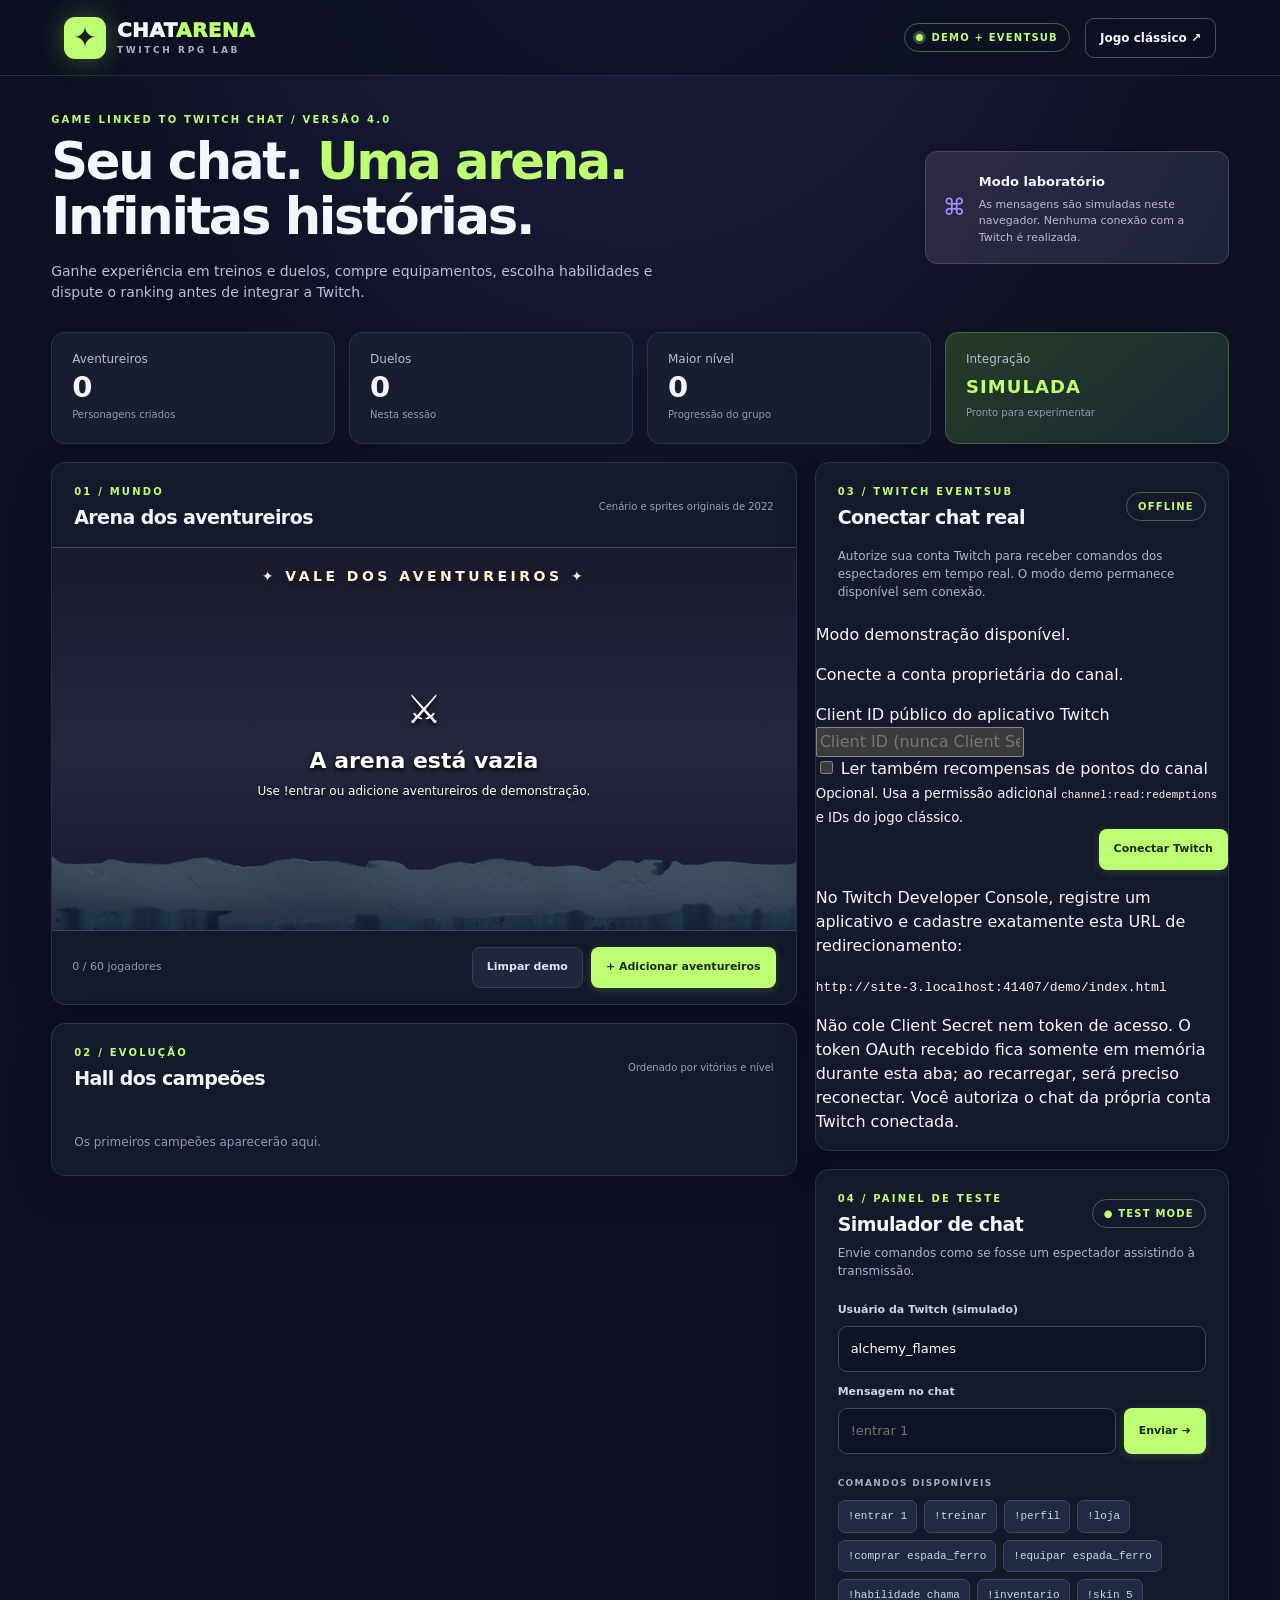
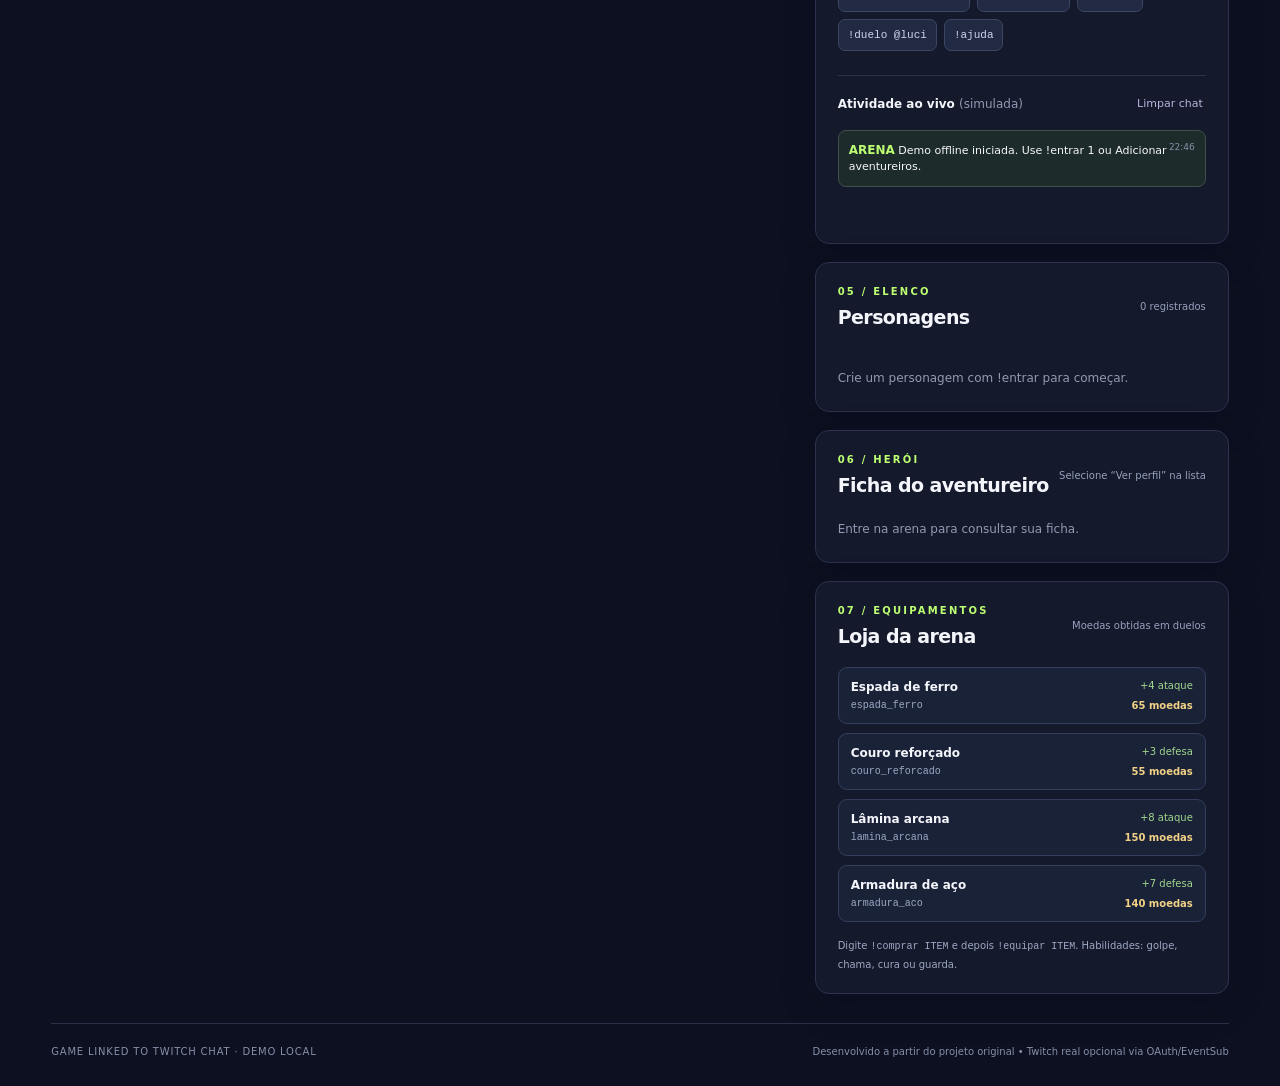
==== demo/index.html @ b8da96a7 "feat(ui): opt-in Twitch connection panel with registered redirect URI" ====
<!doctype html>
<html lang="pt-BR">
<head>
  <meta charset="utf-8">
  <meta name="viewport" content="width=device-width, initial-scale=1">
  <meta name="theme-color" content="#0c1020">
  <meta name="description" content="Demonstração offline do Game Linked to Twitch Chat: crie personagens, treine e faça duelos por comandos de chat.">
  <title>Chat Arena • Game Linked to Twitch Chat</title>
  <link rel="stylesheet" href="./styles.css">
  <script type="module" src="./app.mjs"></script>
</head>
<body>
  <a class="skip-link" href="#main">Pular para o jogo</a>
  <header class="topbar">
    <a class="brand" href="./index.html" aria-label="Chat Arena, início">
      <span class="brand-mark" aria-hidden="true">✦</span>
      <span><strong>CHAT<span class="brand-accent">ARENA</span></strong><small>TWITCH RPG LAB</small></span>
    </a>
    <div class="header-actions">
      <span class="offline-pill"><span class="status-dot"></span> DEMO + EVENTSUB</span>
      <a class="link-button" href="../index.html">Jogo clássico ↗</a>
    </div>
  </header>

  <main id="main" class="shell">
    <section class="intro" aria-labelledby="page-title">
      <div>
        <p class="eyebrow">GAME LINKED TO TWITCH CHAT / VERSÃO 4.0</p>
        <h1 id="page-title">Seu chat. <span>Uma arena.</span><br>Infinitas histórias.</h1>
        <p class="subtitle">Ganhe experiência em treinos e duelos, compre equipamentos, escolha habilidades e dispute o ranking antes de integrar a Twitch.</p>
      </div>
      <div class="intro-note">
        <span class="note-icon" aria-hidden="true">⌘</span>
        <div><strong>Modo laboratório</strong><p>As mensagens são simuladas neste navegador. Nenhuma conexão com a Twitch é realizada.</p></div>
      </div>
    </section>

    <section class="stats" aria-label="Resumo do jogo">
      <div class="stat-card"><span>Aventureiros</span><strong id="stat-players">0</strong><small>Personagens criados</small></div>
      <div class="stat-card"><span>Duelos</span><strong id="stat-duels">0</strong><small>Nesta sessão</small></div>
      <div class="stat-card"><span>Maior nível</span><strong id="stat-level">0</strong><small>Progressão do grupo</small></div>
      <div class="stat-card stat-highlight"><span>Integração</span><strong>SIMULADA</strong><small>Pronto para experimentar</small></div>
    </section>

    <div class="dashboard">
      <section class="main-column" aria-label="Jogo">
        <div class="panel arena-panel">
          <div class="panel-heading">
            <div><p class="eyebrow">01 / MUNDO</p><h2>Arena dos aventureiros</h2></div>
            <span class="tiny-label">Cenário e sprites originais de 2022</span>
          </div>
          <div class="arena" id="arena" aria-label="Cenário dos personagens">
            <div class="scene-vignette"></div>
            <div class="arena-title">✦ VALE DOS AVENTUREIROS ✦</div>
            <div id="actors" class="actors"></div>
            <div id="emptyArena" class="arena-empty"><span aria-hidden="true">⚔</span><strong>A arena está vazia</strong><small>Use !entrar ou adicione aventureiros de demonstração.</small></div>
            <div id="duelView" class="duel-view" hidden aria-live="polite">
              <div class="duel-heading"><span>⚔</span> DUELO EM ANDAMENTO <span>⚔</span></div>
              <div class="fighters">
                <div class="fighter" id="fighterLeft">
                  <strong id="fighterLeftName"></strong>
                  <div class="fighter-health"><div id="fighterLeftBar"></div></div>
                  <div class="fighter-sprite" id="fighterLeftSprite"></div>
                  <small id="fighterLeftHp"></small>
                </div>
                <div class="versus">VS</div>
                <div class="fighter" id="fighterRight">
                  <strong id="fighterRightName"></strong>
                  <div class="fighter-health"><div id="fighterRightBar"></div></div>
                  <div class="fighter-sprite mirror" id="fighterRightSprite"></div>
                  <small id="fighterRightHp"></small>
                </div>
              </div>
              <p id="battleLog" class="battle-log"></p>
            </div>
          </div>
          <div class="arena-footer">
            <span id="sceneCount" class="footnote">0 / 60 jogadores</span>
            <div class="button-group">
              <button type="button" class="button button-soft" id="importLegacy" hidden>Importar personagens antigos</button>
              <button type="button" class="button button-secondary" id="resetDemo">Limpar demo</button>
              <button type="button" class="button button-primary" id="seedDemo">+ Adicionar aventureiros</button>
            </div>
          </div>
        </div>
        <div class="panel leaderboard-panel">
          <div class="panel-heading">
            <div><p class="eyebrow">02 / EVOLUÇÃO</p><h2>Hall dos campeões</h2></div>
            <span class="tiny-label">Ordenado por vitórias e nível</span>
          </div>
          <ol id="leaderboard" class="leaderboard"></ol>
          <p id="leaderboardEmpty" class="empty-copy">Os primeiros campeões aparecerão aqui.</p>
        </div>
      </section>

      <aside class="side-column">
        <section class="panel twitch-panel" aria-labelledby="twitch-heading">
          <div class="panel-heading">
            <div><p class="eyebrow">03 / TWITCH EVENTSUB</p><h2 id="twitch-heading">Conectar chat real</h2></div>
            <span class="test-badge" id="twitchStatus" data-status="offline">OFFLINE</span>
          </div>
          <div class="twitch-content">
            <p class="panel-description">Autorize sua conta Twitch para receber comandos dos espectadores em tempo real. O modo demo permanece disponível sem conexão.</p>
            <p class="twitch-message" id="twitchStatusMessage" role="status">Modo demonstração disponível.</p>
            <p class="twitch-channel" id="twitchChannel">Conecte a conta proprietária do canal.</p>
            <label for="twitchClientId">Client ID público do aplicativo Twitch</label>
            <input type="text" id="twitchClientId" maxlength="64" minlength="20" autocomplete="off" spellcheck="false" placeholder="Client ID (nunca Client Secret)">
            <div class="twitch-options">
              <label class="twitch-checkbox" for="twitchRewards"><input type="checkbox" id="twitchRewards"> Ler também recompensas de pontos do canal</label>
              <small>Opcional. Usa a permissão adicional <code>channel:read:redemptions</code> e IDs do jogo clássico.</small>
            </div>
            <div class="button-group twitch-buttons">
              <button type="button" class="button button-primary" id="twitchConnect">Conectar Twitch</button>
              <button type="button" class="button button-secondary" id="twitchDisconnect" hidden>Desconectar</button>
            </div>
            <p class="twitch-setup">No <a href="https://dev.twitch.tv/console/apps" target="_blank" rel="noopener noreferrer">Twitch Developer Console</a>, registre um aplicativo e cadastre exatamente esta URL de redirecionamento:</p>
            <code class="twitch-redirect" id="twitchRedirect"></code>
            <p class="twitch-caution">Não cole Client Secret nem token de acesso. O token OAuth recebido fica somente em memória durante esta aba; ao recarregar, será preciso reconectar. Você autoriza o chat da própria conta Twitch conectada.</p>
          </div>
        </section>
        <section class="panel simulator-panel" aria-labelledby="sim-title">
          <div class="panel-heading">
            <div><p class="eyebrow">04 / PAINEL DE TESTE</p><h2 id="sim-title">Simulador de chat</h2></div>
            <span class="test-badge">● TEST MODE</span>
          </div>
          <p class="panel-description">Envie comandos como se fosse um espectador assistindo à transmissão.</p>
          <p id="liveModeNotice" class="live-mode-notice" hidden>Conectado ao chat real. Desconecte a Twitch para voltar a usar os comandos simulados.</p>
          <form id="chatForm" novalidate>
            <label for="username">Usuário da Twitch (simulado)</label>
            <input id="username" name="username" maxlength="25" pattern="[a-zA-Z0-9_]+" placeholder="ex.: alchemy_flames" autocomplete="off" required value="alchemy_flames">
            <label for="command">Mensagem no chat</label>
            <div class="command-input">
              <input id="command" name="command" maxlength="100" placeholder="!entrar 1" autocomplete="off" required>
              <button type="submit" class="button button-primary" id="sendChat">Enviar <span aria-hidden="true">➜</span></button>
            </div>
          </form>
          <p class="commands-caption">COMANDOS DISPONÍVEIS</p>
          <div class="commands" aria-label="Preencher comando">
            <button type="button" data-command="!entrar 1">!entrar 1</button>
            <button type="button" data-command="!treinar">!treinar</button>
            <button type="button" data-command="!perfil">!perfil</button>
            <button type="button" data-command="!loja">!loja</button>
            <button type="button" data-command="!comprar espada_ferro">!comprar espada_ferro</button>
            <button type="button" data-command="!equipar espada_ferro">!equipar espada_ferro</button>
            <button type="button" data-command="!habilidade chama">!habilidade chama</button>
            <button type="button" data-command="!inventario">!inventario</button>
            <button type="button" data-command="!skin 5">!skin 5</button>
            <button type="button" data-command="!duelo @luci">!duelo @luci</button>
            <button type="button" data-command="!ajuda">!ajuda</button>
          </div>
          <div class="chat-divider"></div>
          <div class="chat-header"><strong>Atividade ao vivo <span>(simulada)</span></strong><button type="button" class="text-action" id="clearChat">Limpar chat</button></div>
          <div class="chat-feed" id="chatFeed" role="log" aria-live="polite" aria-relevant="additions" aria-label="Histórico de mensagens">
            <p class="chat-placeholder">Os eventos aparecerão aqui.</p>
          </div>
          <p id="status" class="sr-only" role="status" aria-live="polite"></p>
        </section>
        <section class="panel roster-panel">
          <div class="panel-heading">
            <div><p class="eyebrow">05 / ELENCO</p><h2>Personagens</h2></div>
            <span id="rosterCount" class="tiny-label">0 registrados</span>
          </div>
          <div id="roster" class="roster"></div>
          <p id="rosterEmpty" class="empty-copy">Crie um personagem com !entrar para começar.</p>
        </section>
        <section class="panel profile-panel" aria-labelledby="profile-heading">
          <div class="panel-heading">
            <div><p class="eyebrow">06 / HERÓI</p><h2 id="profile-heading">Ficha do aventureiro</h2></div>
            <span class="tiny-label">Selecione “Ver perfil” na lista</span>
          </div>
          <p id="profileEmpty" class="empty-copy">Entre na arena para consultar sua ficha.</p>
          <div id="profileContent" class="profile-content" hidden>
            <div class="profile-name"><strong id="detailName"></strong><span id="detailLevel"></span></div>
            <p id="detailStats" class="profile-stats"></p>
            <div class="profile-xp-row"><span>Experiência</span><strong id="detailXp"></strong></div>
            <div class="profile-xp-track" role="presentation"><div id="detailXpBar"></div></div>
            <p id="detailGold" class="profile-gold"></p>
            <p id="detailSkill" class="profile-detail"></p>
            <p id="detailGear" class="profile-detail"></p>
            <div class="inventory-label">Inventário</div>
            <div id="detailInventory" class="inventory-items"></div>
            <p class="profile-hint">Vitória: +45 XP / +28 moedas • Derrota: +20 XP / +12 moedas • Treino: +40 XP</p>
          </div>
        </section>
        <section class="panel shop-panel" aria-labelledby="shop-heading">
          <div class="panel-heading">
            <div><p class="eyebrow">07 / EQUIPAMENTOS</p><h2 id="shop-heading">Loja da arena</h2></div>
            <span class="tiny-label">Moedas obtidas em duelos</span>
          </div>
          <div class="shop-list">
            <div><strong>Espada de ferro</strong><small>+4 ataque</small><code>espada_ferro</code><b>65 moedas</b></div>
            <div><strong>Couro reforçado</strong><small>+3 defesa</small><code>couro_reforcado</code><b>55 moedas</b></div>
            <div><strong>Lâmina arcana</strong><small>+8 ataque</small><code>lamina_arcana</code><b>150 moedas</b></div>
            <div><strong>Armadura de aço</strong><small>+7 defesa</small><code>armadura_aco</code><b>140 moedas</b></div>
          </div>
          <p class="shop-hint">Digite <code>!comprar ITEM</code> e depois <code>!equipar ITEM</code>. Habilidades: golpe, chama, cura ou guarda.</p>
        </section>
      </aside>
    </div>
    <footer class="footer">GAME LINKED TO TWITCH CHAT · DEMO LOCAL <span>Desenvolvido a partir do projeto original • Twitch real opcional via OAuth/EventSub</span></footer>
  </main>
</body>
</html>
---- demo/styles.css ----
* { box-sizing: border-box; }
:root { color-scheme: dark; --bg:#0c1020; --surface:#14192b; --surface2:#1a2034; --border:#2b324c; --muted:#929ab3; --text:#f5f6fc; --lime:#bdff72; --violet:#aa8eff; --danger:#ff7f91; }
html { scroll-behavior: smooth; }
body { margin:0; background:radial-gradient(ellipse 70% 45% at 50% -10%,#25234a 0%,transparent 70%),var(--bg); color:var(--text); font-family:Inter,ui-sans-serif,system-ui,-apple-system,BlinkMacSystemFont,"Segoe UI",sans-serif; line-height:1.5; }
button,input { font:inherit; }
button { cursor:pointer; }
a { color:inherit; text-decoration:none; }
a:hover { color:var(--lime); }
:focus-visible { outline:3px solid var(--lime); outline-offset:3px; }
[hidden] { display:none!important; }
.sr-only { position:absolute;width:1px;height:1px;padding:0;margin:-1px;overflow:hidden;clip:rect(0,0,0,0);white-space:nowrap;border:0; }
.skip-link { position:absolute;top:-4rem;left:1rem;background:var(--lime);color:#141719;padding:.6rem 1rem;z-index:100; }
.skip-link:focus { top:1rem; }
.topbar { min-height:76px;border-bottom:1px solid #272d43;display:flex;justify-content:space-between;align-items:center;padding:12px clamp(20px,5vw,70px);gap:16px;background:#0c1020b8; }
.brand { display:flex;align-items:center;gap:11px; }
.brand-mark { width:42px;height:42px;border-radius:11px;display:grid;place-items:center;background:var(--lime);color:#162117;font-size:28px;box-shadow:0 0 26px #b8fa6150; }
.brand strong { font-weight:950;font-size:20px;letter-spacing:.02em;display:block;line-height:1.2; }
.brand-accent { color:var(--lime); }
.brand small { display:block;color:#aab1c5;font-size:9px;letter-spacing:.29em;margin-top:2px;font-weight:700; }
.header-actions { display:flex;gap:15px;align-items:center;flex-wrap:wrap; }
.offline-pill,.test-badge { border:1px solid #446446;display:inline-flex;gap:8px;align-items:center;border-radius:999px;padding:6px 11px;color:var(--lime);font-size:10px;font-weight:800;letter-spacing:.12em; }
.status-dot {width:7px;height:7px;background:var(--lime);border-radius:50%;box-shadow:0 0 0 3px #bcff7240; }
.link-button { padding:10px 14px;border:1px solid #48516a;border-radius:9px;font-size:12px;font-weight:800; }
.shell { max-width:1490px;margin:0 auto;padding:36px clamp(18px,4vw,60px) 28px; }
.intro { display:flex;align-items:center;justify-content:space-between;gap:24px;margin-bottom:29px; }
.eyebrow { font-size:10px;font-weight:900;letter-spacing:.22em;color:var(--lime);margin:0 0 7px; }
h1 { font-size:clamp(32px,4vw,56px);line-height:1.08;letter-spacing:-.045em;margin:0;font-weight:900; }
h1 span { color:var(--lime); }
.subtitle { max-width:610px;font-size:14px;color:#b9c0d2;margin:16px 0 0; }
.intro-note { display:flex;gap:13px;align-items:center;max-width:304px;background:linear-gradient(120deg,#2e2946,#1d2437);border:1px solid #4a4366;border-radius:12px;padding:17px;flex-shrink:0; }
.intro-note strong {font-size:13px;}
.intro-note p {font-size:11px;color:#bcb9d1;margin:4px 0 0;}
.note-icon {font-size:23px;color:var(--violet);}
.stats { display:grid;grid-template-columns:repeat(4,minmax(0,1fr));gap:14px;margin-bottom:18px; }
.stat-card { background:#181d30;border:1px solid var(--border);border-radius:13px;padding:17px 20px;min-height:112px;display:flex;flex-direction:column;align-items:start; }
.stat-card>span {color:#b6bdd0;font-size:12px;}
.stat-card strong {font-size:29px;letter-spacing:-.04em;line-height:1.35;}
.stat-card small {color:var(--muted);font-size:10px;}
.stat-highlight {background:linear-gradient(140deg,#263b27,#182934);border-color:#3e6541;}
.stat-highlight strong {font-size:18px;letter-spacing:.06em;color:var(--lime);margin:7px 0 6px;}
.dashboard {display:grid;grid-template-columns:minmax(0,1.8fr) minmax(340px,1fr);gap:18px;align-items:start;}
.main-column,.side-column {min-width:0;display:grid;gap:18px;}
.panel {min-width:0;background:var(--surface);border:1px solid var(--border);border-radius:14px;overflow:hidden;box-shadow:0 12px 40px #06091822;}
.panel-heading {display:flex;justify-content:space-between;align-items:center;gap:10px;padding:21px 22px 18px;}
.panel-heading h2 {margin:0;font-size:19px;letter-spacing:-.03em;line-height:1.25;}
.tiny-label {font-size:10px;color:#97a1bd;text-align:right;}
.arena {height:clamp(300px,30vw,440px);min-height:290px;position:relative;overflow:hidden;background:#26273d url("../img/cena1.png") center / 100% 100% no-repeat;border-block:1px solid #414461;isolation:isolate;}
.scene-vignette {position:absolute;inset:0;background:linear-gradient(0deg,#090e29a0,transparent 47%,#08091a6d);pointer-events:none;z-index:1;}
.arena-title {position:absolute;top:18px;left:0;right:0;text-align:center;color:#fef6d3;text-shadow:1px 3px 5px #121521;font-weight:900;letter-spacing:.25em;font-size:clamp(10px,1.1vw,14px);z-index:2;}
.actors {position:absolute;inset:0;z-index:2;}
.hero {position:absolute;width:108px;text-align:center;display:flex;flex-direction:column;align-items:center;transform:translateX(-50%);filter:drop-shadow(0 7px 4px #10111b7a);}
.hero-name {font-size:11px;color:white;font-weight:800;text-shadow:1px 2px 3px #000,0 -1px 3px #000;max-width:110px;white-space:nowrap;overflow:hidden;text-overflow:ellipsis;}
.hero-level {border-radius:40px;background:#18233fcc;border:1px solid #9ab4a288;font-size:9px;color:var(--lime);padding:1px 8px;font-weight:800;}
.sprite,.fighter-sprite {background-repeat:no-repeat;background-size:300% 300%;background-position:0% 0%;image-rendering:pixelated;width:90px;height:90px;animation:bob 2.1s ease-in-out infinite;}
.hero:nth-child(3n) .sprite {animation-delay:-.9s;}
@keyframes bob {50% {transform:translateY(-4px);}}
.arena-empty {position:absolute;inset:0;display:flex;flex-direction:column;align-items:center;justify-content:center;gap:5px;z-index:3;color:white;text-align:center;text-shadow:0 2px 5px #000;padding:24px;}
.arena-empty>span {font-size:40px;}
.arena-empty strong {font-size:22px;}
.arena-empty small {font-size:12px;}
.arena-footer {display:flex;align-items:center;justify-content:space-between;gap:12px;padding:16px 20px;flex-wrap:wrap;}
.footnote {font-size:11px;color:var(--muted);}
.button-group {display:flex;justify-content:flex-end;gap:8px;flex-wrap:wrap;}
.button {border:1px solid transparent;border-radius:8px;font-size:11px;font-weight:850;padding:11px 14px;transition:transform .15s,background .15s;}
.button:hover:not(:disabled) {transform:translateY(-1px);}
.button:disabled {opacity:.55;cursor:not-allowed;}
.button-primary {background:var(--lime);color:#1b2910;box-shadow:0 2px 10px #a9ee5e30;}
.button-primary:hover {background:#d5ff9c;}
.button-secondary {background:#20263b;color:#e0e5f4;border-color:#343c57;}
.button-soft {background:#2d2a45;color:#d4c5ff;border-color:#514876;}
.leaderboard {list-style:none;padding:0 22px 20px;margin:0;display:grid;gap:7px;}
.leaderboard li {display:flex;align-items:center;gap:12px;background:#1c2337;border:1px solid #2c3750;border-radius:9px;padding:10px 13px;}
.position {font-size:18px;color:var(--lime);font-weight:900;width:25px;}
.avatar-mini {width:45px;height:45px;flex:0 0 45px;image-rendering:pixelated;background-size:300% 300%;background-position:0 0;}
.rank-name {font-size:13px;font-weight:800;flex:1;min-width:0;overflow:hidden;text-overflow:ellipsis;}
.rank-info {font-size:11px;color:#a9b2cc;text-align:right;}
.rank-info strong {color:var(--text);}
.empty-copy {font-size:12px;color:var(--muted);padding:4px 22px 24px;margin:0;}
.simulator-panel {padding-bottom:15px;}
.simulator-panel .panel-heading {padding-bottom:7px;}
.panel-description {font-size:12px;color:#aab4cc;padding:0 22px;margin:0 0 22px;}
form {padding:0 22px;}
form label {display:block;font-size:11px;font-weight:800;color:#ccd3e8;margin:12px 0 8px;}
form input {width:100%;min-width:0;background:#0e1426;border:1px solid #3d4863;border-radius:9px;color:#fff;padding:12px;font-size:13px;outline:none;}
form input:focus {border-color:var(--lime);box-shadow:0 0 0 2px #bdff7229;}
.command-input {display:flex;gap:8px;}
.command-input .button {flex-shrink:0;}
.commands-caption {padding:0 22px;margin:23px 0 10px;font-size:9px;letter-spacing:.15em;color:#a4acc0;font-weight:900;}
.commands {padding:0 22px;display:flex;gap:7px;flex-wrap:wrap;}
.commands button {border:1px solid #3b4762;background:#222a43;color:#cdd6ed;border-radius:7px;font-family:ui-monospace,SFMono-Regular,Consolas,monospace;font-size:11px;padding:7px 9px;}
.commands button:hover {border-color:var(--lime);color:var(--lime);}
.chat-divider {height:1px;background:var(--border);margin:24px 22px 17px;}
.chat-header {display:flex;align-items:center;justify-content:space-between;gap:6px;padding:0 22px;}
.chat-header strong {font-size:12px;}
.chat-header strong span {font-weight:400;color:var(--muted);}
.text-action {padding:3px;background:transparent;border:0;color:#b6b4df;font-size:11px;}
.chat-feed {padding:14px 22px 4px;max-height:290px;min-height:112px;overflow:auto;display:flex;flex-direction:column;gap:9px;}
.chat-placeholder {color:var(--muted);font-size:12px;}
.chat-line {padding:10px;background:#1c2237;border:1px solid #2e3651;border-radius:8px;font-size:11px;overflow-wrap:anywhere;}
.chat-line b {color:var(--violet);font-size:12px;}
.chat-line .timestamp {color:#8790ab;font-size:9px;float:right;}
.chat-line.system {border-color:#3e5047;background:#1d2b2b;}
.chat-line.system b {color:var(--lime);}
.chat-line.error {border-color:#634051;}
.chat-line.error b {color:var(--danger);}
.roster {padding:0 22px 18px;display:grid;gap:9px;max-height:290px;overflow:auto;}
.roster-item {display:flex;align-items:center;gap:11px;border-bottom:1px solid #2b344a;padding:3px 0 10px;}
.roster-item:last-child {border-bottom:0;}
.roster-item .avatar-mini {width:40px;height:40px;flex-basis:40px;}
.roster-item strong {font-size:12px;display:block;overflow-wrap:anywhere;}
.roster-item small {font-size:10px;color:var(--muted);}
.footer {color:#8590a9;display:flex;justify-content:space-between;gap:15px;font-size:10px;letter-spacing:.08em;margin-top:29px;border-top:1px solid #293149;padding-top:20px;}
.footer span {letter-spacing:0;text-align:right;}
.duel-view {position:absolute;inset:0;z-index:6;background:linear-gradient(165deg,#0d1321f5,#292342ed);padding:20px;display:flex;flex-direction:column;justify-content:space-between;align-items:center;text-align:center;}
.duel-heading {color:var(--lime);font-size:12px;font-weight:900;letter-spacing:.12em;}
.fighters {display:flex;align-items:center;justify-content:center;gap:clamp(10px,5vw,60px);width:100%;}
.fighter {width:32%;max-width:220px;display:flex;flex-direction:column;align-items:center;gap:7px;}
.fighter strong {font-size:clamp(12px,1.6vw,19px);overflow-wrap:anywhere;}
.fighter-health {border-radius:999px;width:100%;height:12px;background:#4b3144;overflow:hidden;border:1px solid #758189;}
.fighter-health>div {height:100%;width:100%;background:linear-gradient(90deg,#7ed557,var(--lime));transition:width .2s;}
.fighter-sprite {width:clamp(90px,12vw,140px);height:clamp(90px,12vw,140px);}
.fighter-sprite.mirror {transform:scaleX(-1);animation:mirrorBob 2s ease-in-out infinite;}
@keyframes mirrorBob {50% {transform:scaleX(-1) translateY(-4px);}}
.fighter-sprite.hit {filter:brightness(3) sepia(1) saturate(6) hue-rotate(300deg);}
.versus {font-size:clamp(18px,4vw,34px);color:var(--violet);font-weight:950;font-style:italic;}
.fighter small,.battle-log {font-size:11px;color:#e4e1f6;}
.battle-log {min-height:18px;}
@media(max-width:1080px) {.dashboard {grid-template-columns:minmax(0,1.3fr) minmax(300px,1fr);} .intro-note {display:none;} }
@media(max-width:850px) {.dashboard {grid-template-columns:1fr;} .stats {grid-template-columns:repeat(2,minmax(0,1fr));} .arena {height:clamp(310px,56vw,460px);} }
@media(max-width:550px) {.topbar {padding:12px 15px;} .brand strong {font-size:16px;} .brand small {font-size:8px;} .brand-mark {width:34px;height:34px;} .offline-pill {font-size:9px;} .link-button {display:none;} .shell {padding:25px 12px;} .intro h1 {font-size:34px;} .subtitle {font-size:12px;} .stats {gap:8px;} .stat-card {min-height:98px;padding:12px;} .stat-card strong {font-size:25px;} .stat-highlight strong {font-size:15px;} .panel-heading {padding:17px 15px 14px;align-items:start;flex-direction:column;} .panel-heading h2 {font-size:17px;} .arena {min-height:300px;} .arena-footer {padding:14px;align-items:stretch;} .button-group {justify-content:start;} .button {font-size:10px;} .hero {width:70px;} .hero-name {font-size:9px;max-width:70px;} .sprite {width:65px;height:65px;} .panel-description,form,.commands,.chat-header,.chat-feed {padding-left:15px;padding-right:15px;} .commands-caption {padding-left:15px;} .chat-divider {margin-left:15px;margin-right:15px;} .footer {flex-direction:column;} .footer span {text-align:left;} .fighter-sprite {width:95px;height:95px;} }
@media(prefers-reduced-motion:reduce) {*,*::before,*::after {animation-duration:.01ms!important;transition-duration:.01ms!important;scroll-behavior:auto!important;}}


/* Etapa 3: fichas, experiencia, equipamentos e animacoes de habilidade. */
.roster-view { margin-left:auto;background:#292f48;border:1px solid #52607a;color:#d2def7;border-radius:7px;padding:7px 10px;font-size:10px;font-weight:800;white-space:nowrap; }
.roster-view:hover,.roster-view[aria-pressed="true"] {border-color:var(--lime);color:var(--lime);}
.roster-item {gap:8px;}
.roster-item>div:nth-child(2) {min-width:0;flex:1;}
.profile-content {padding:0 22px 22px;}
.profile-name {display:flex;align-items:center;justify-content:space-between;gap:9px;flex-wrap:wrap;}
.profile-name strong {font-size:18px;color:var(--lime);overflow-wrap:anywhere;}
.profile-name span {font-size:11px;color:#b9c2d7;}
.profile-stats {color:#dee4f3;font-size:12px;margin:13px 0;}
.profile-xp-row {display:flex;justify-content:space-between;font-size:11px;color:#bac4dd;gap:8px;}
.profile-xp-row strong {color:white;}
.profile-xp-track {height:9px;background:#323951;border-radius:999px;overflow:hidden;margin:7px 0 15px;}
.profile-xp-track>div {width:0;height:100%;background:linear-gradient(90deg,#8c80ff,var(--lime));transition:width .2s;}
.profile-gold {font-size:15px;font-weight:850;color:#f3d47a;margin:0 0 10px;}
.profile-detail {color:#c0c9e0;font-size:12px;overflow-wrap:anywhere;margin:8px 0;}
.inventory-label {font-size:10px;font-weight:900;letter-spacing:.13em;text-transform:uppercase;margin:20px 0 8px;color:#bfc9dd;}
.inventory-items {display:flex;flex-wrap:wrap;gap:7px;}
.inventory-chip {border-radius:6px;padding:6px 8px;background:#202841;border:1px solid #3b4963;font-size:10px;color:#e6edfa;}
.inventory-chip.equipped {border-color:#91b96f;color:var(--lime);}
.profile-hint,.shop-hint {font-size:10px;line-height:1.8;color:#9ea9c4;margin:15px 0 0;}
.shop-list {padding:0 22px;display:grid;gap:9px;}
.shop-list>div {display:grid;grid-template-columns:1fr auto;gap:2px 10px;border:1px solid #343e5c;border-radius:9px;background:#1a2238;padding:10px 12px;}
.shop-list strong {font-size:12px;}
.shop-list small {text-align:right;color:#a0d68d;font-size:10px;}
.shop-list code {font-size:10px;color:#9ea9c4;}
.shop-list b {color:#f0d185;text-align:right;font-size:10px;}
.shop-hint {padding:0 22px 19px;}
.fighter-sprite.attacking {filter:drop-shadow(0 0 10px #ffef9c);animation:attackSwoop .23s ease-out;}
.fighter-sprite.attacking.mirror {animation:mirrorAttackSwoop .23s ease-out;}
.fighter-sprite.casting {filter:drop-shadow(0 0 18px #bd94ff) brightness(1.35);}
.fighter-sprite.hit {filter:brightness(2) sepia(1) saturate(6) hue-rotate(310deg);}
@keyframes attackSwoop {50% {transform:translateX(12px) scale(1.06);}}
@keyframes mirrorAttackSwoop {50% {transform:scaleX(-1) translateX(12px) scale(1.06);}}
@media(max-width:550px) {.profile-content,.shop-list {padding-left:15px;padding-right:15px;} .shop-hint {padding-left:15px;padding-right:15px;} .roster-view {font-size:9px;padding:6px 8px;} }
@media(prefers-reduced-motion:reduce) {.fighter-sprite.attacking,.fighter-sprite.attacking.mirror {animation:none;}}
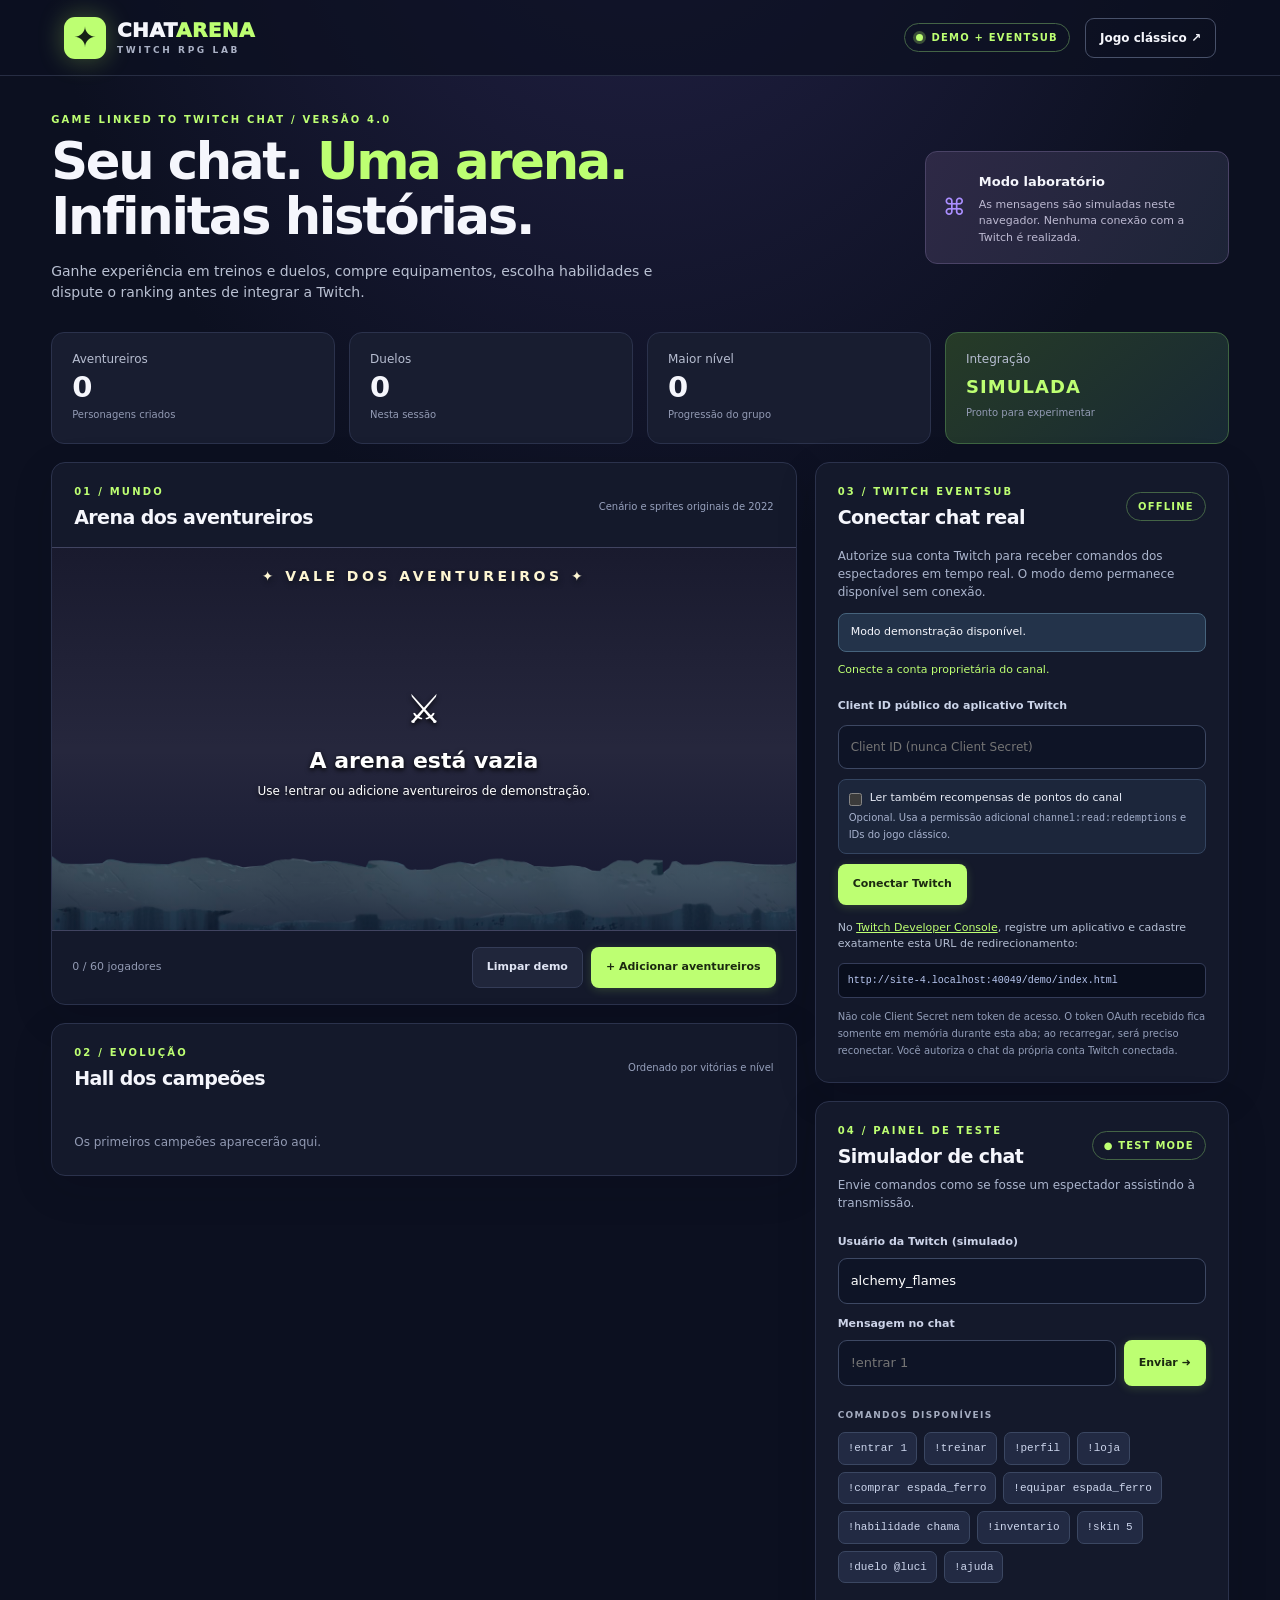
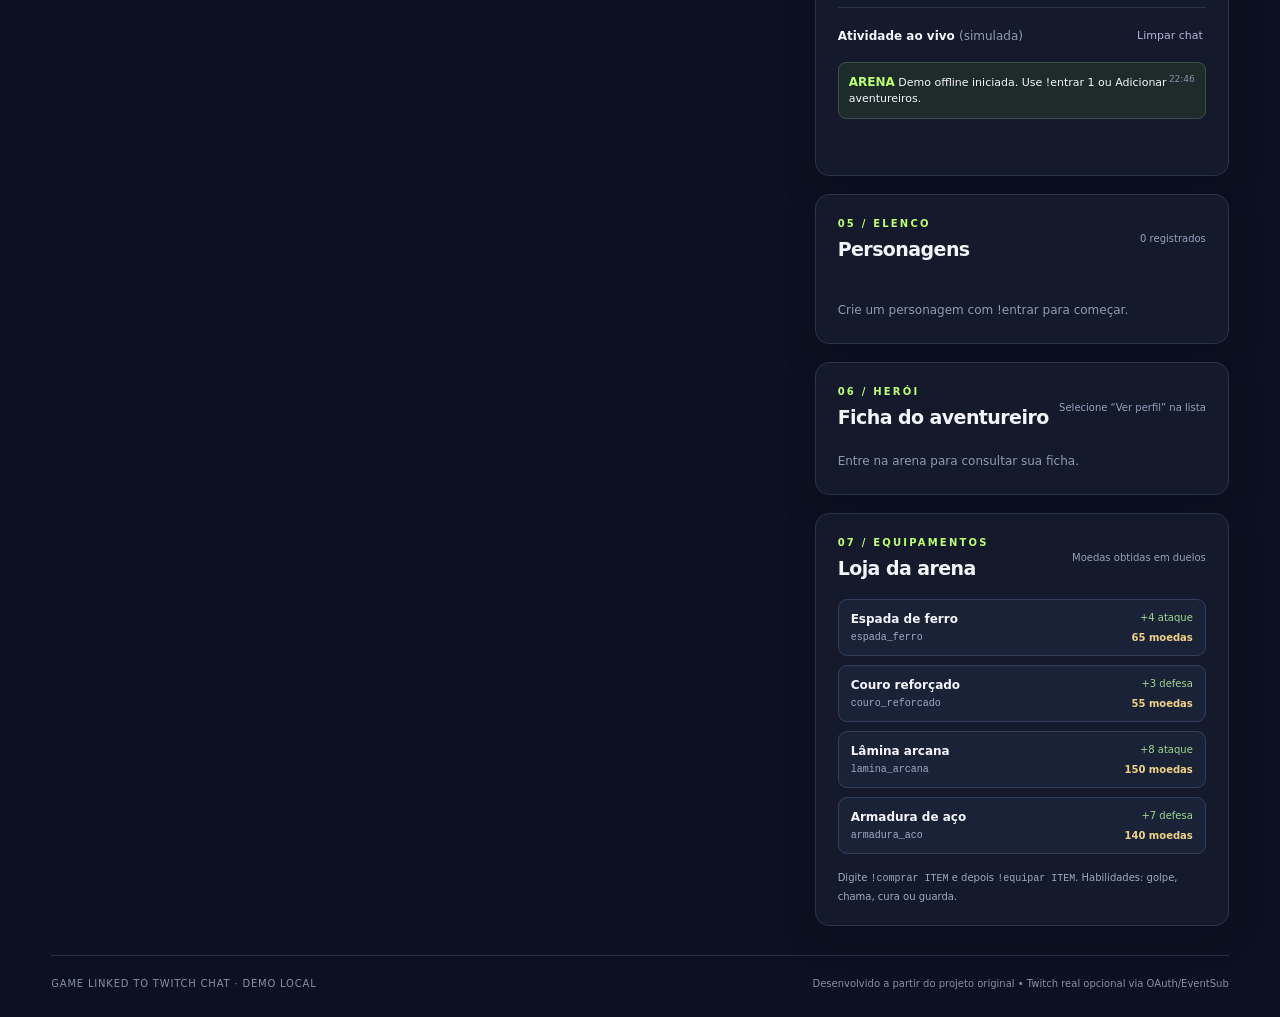
==== commit ca443275: "security(twitch): add CSP and no-referrer to public OAuth page" ====
--- a/demo/index.html
+++ b/demo/index.html
@@ -4,6 +4,8 @@
   <meta charset="utf-8">
   <meta name="viewport" content="width=device-width, initial-scale=1">
   <meta name="theme-color" content="#0c1020">
+  <meta name="referrer" content="no-referrer">
+  <meta http-equiv="Content-Security-Policy" content="default-src 'self'; script-src 'self'; connect-src 'self' https://id.twitch.tv https://api.twitch.tv wss://eventsub.wss.twitch.tv; style-src 'self' 'unsafe-inline'; img-src 'self' data:; font-src 'self'; object-src 'none'; base-uri 'self'; form-action 'self'">
   <meta name="description" content="Demonstração offline do Game Linked to Twitch Chat: crie personagens, treine e faça duelos por comandos de chat.">
   <title>Chat Arena • Game Linked to Twitch Chat</title>
   <link rel="stylesheet" href="./styles.css">
--- a/demo/styles.css
+++ b/demo/styles.css
@@ -167,3 +167,28 @@
 @keyframes mirrorAttackSwoop {50% {transform:scaleX(-1) translateX(12px) scale(1.06);}}
 @media(max-width:550px) {.profile-content,.shop-list {padding-left:15px;padding-right:15px;} .shop-hint {padding-left:15px;padding-right:15px;} .roster-view {font-size:9px;padding:6px 8px;} }
 @media(prefers-reduced-motion:reduce) {.fighter-sprite.attacking,.fighter-sprite.attacking.mirror {animation:none;}}
+
+
+/* Etapa 4 — conexão Twitch opcional e autenticada */
+.twitch-content {padding:0 22px 23px;display:grid;gap:10px;}
+.twitch-content .panel-description {padding:0;margin:0;}
+.twitch-content>label {font-size:11px;font-weight:800;color:#cbd4e9;margin-top:10px;}
+.twitch-content>input {display:block;width:100%;min-width:0;border:1px solid #3d4863;background:#0e1426;color:#fff;padding:12px;border-radius:9px;font-size:12px;}
+.twitch-content>input:focus {border-color:var(--lime);outline-offset:3px;}
+.twitch-content .twitch-message {padding:10px 12px;margin:2px 0 0;border-radius:8px;background:#23334a;border:1px solid #46637c;font-size:11px;overflow-wrap:anywhere;}
+.twitch-channel {font-size:11px;color:var(--lime);margin:0;}
+.twitch-options {display:grid;gap:4px;background:#1c263b;border:1px solid #344561;padding:10px;border-radius:8px;}
+.twitch-checkbox {display:flex;align-items:start;gap:8px;font-size:11px;color:#e6eaf5;cursor:pointer;}
+.twitch-checkbox input {margin:3px 0 0;accent-color:var(--lime);flex-shrink:0;}
+.twitch-options small {color:#a7b2ce;font-size:10px;line-height:1.6;}
+.twitch-buttons {justify-content:flex-start;gap:8px;}
+.twitch-setup {color:#b3bdd2;font-size:11px;margin:5px 0 0;}
+.twitch-setup a {color:var(--lime);text-decoration:underline;}
+.twitch-redirect {display:block;overflow-wrap:anywhere;background:#090e1d;border:1px solid #343c59;border-radius:6px;padding:9px;color:#b9c8f2;font-size:10px;user-select:all;}
+.twitch-caution {font-size:10px;color:#929db8;line-height:1.7;margin:0;}
+#twitchStatus[data-status="connected"] {border-color:var(--lime);color:var(--lime);background:#1b3326;}
+#twitchStatus[data-status="reconnecting"],#twitchStatus[data-status="connecting"] {border-color:#d8bc76;color:#f7d88e;}
+#twitchStatus[data-status="error"] {border-color:#ff8196;color:#ff8196;}
+.live-mode-notice {margin:0 22px 14px;border:1px solid #497553;border-radius:7px;padding:10px;font-size:11px;background:#21362c;color:#c3edba;}
+.commands button:disabled {opacity:.45;cursor:not-allowed;}
+@media(max-width:550px) {.twitch-content{padding:0 15px 18px;} .live-mode-notice{margin:0 15px 12px;} .twitch-content>input{font-size:16px;}}
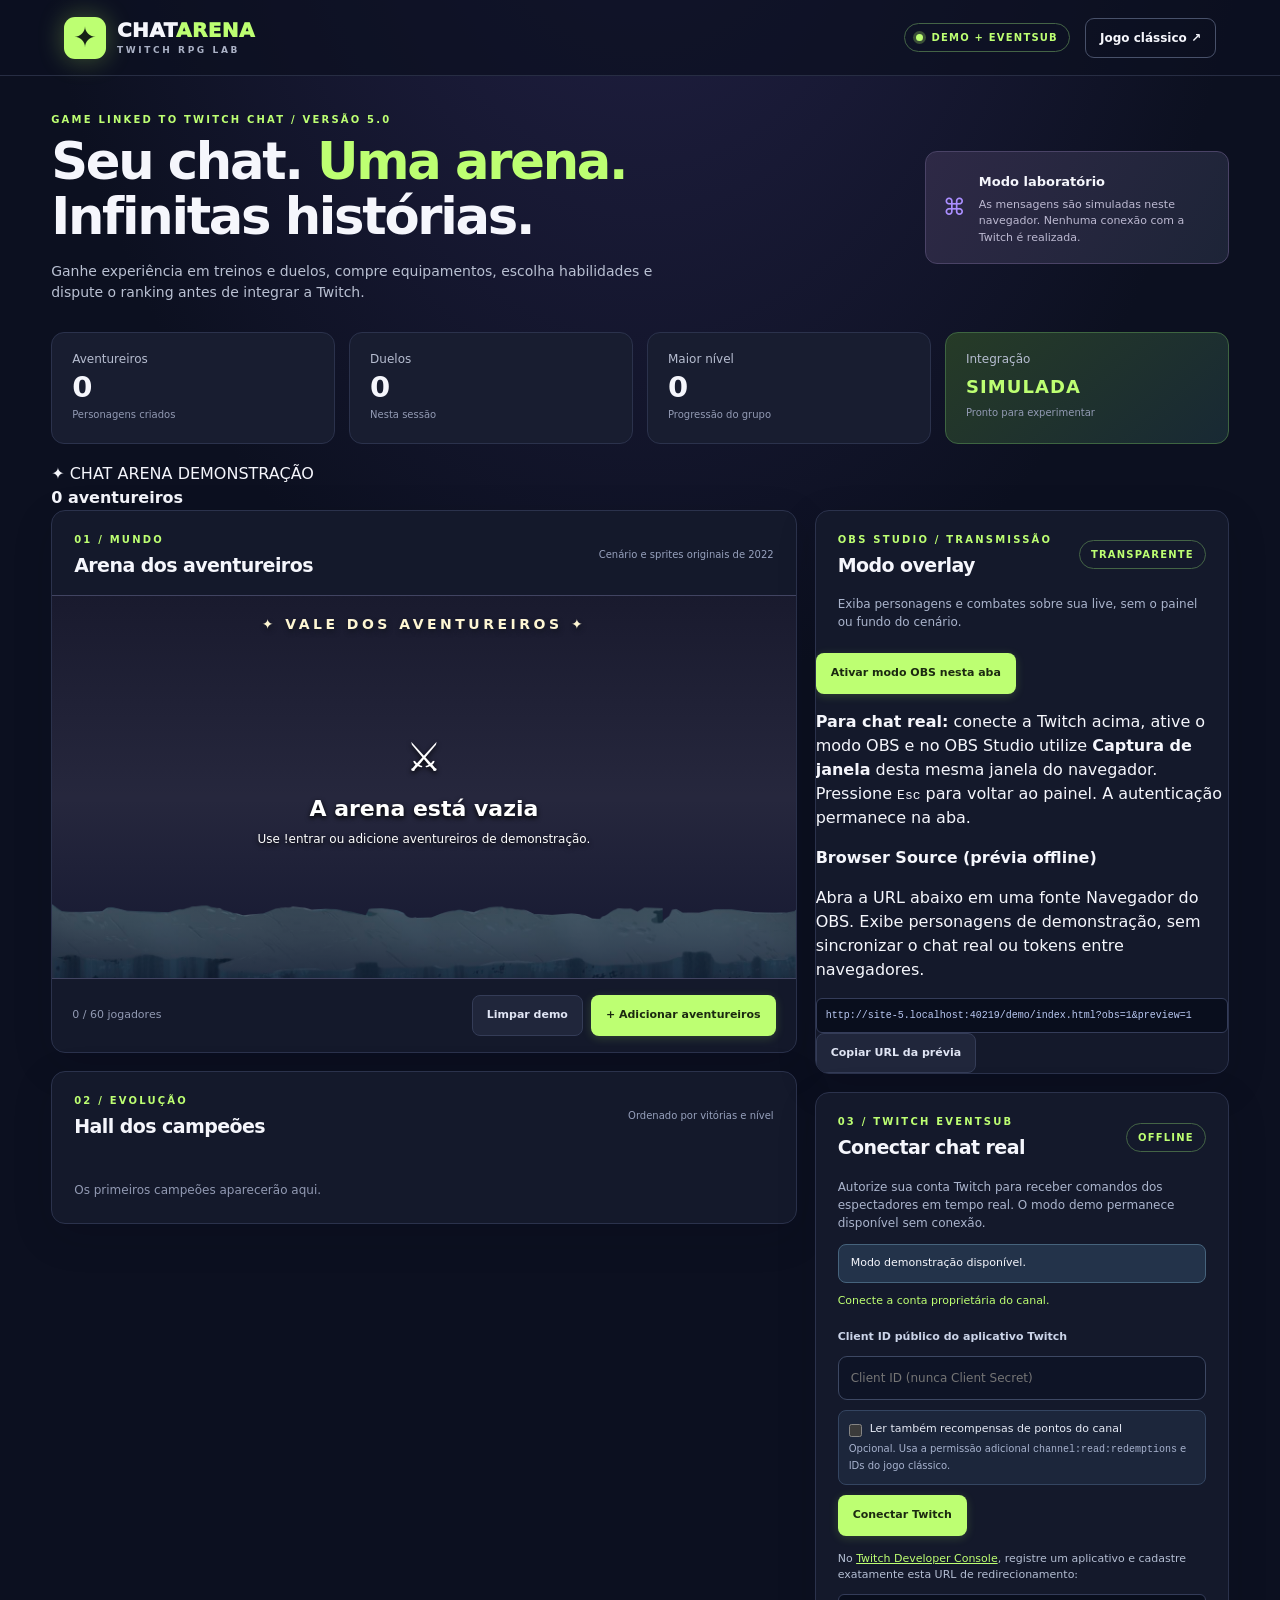
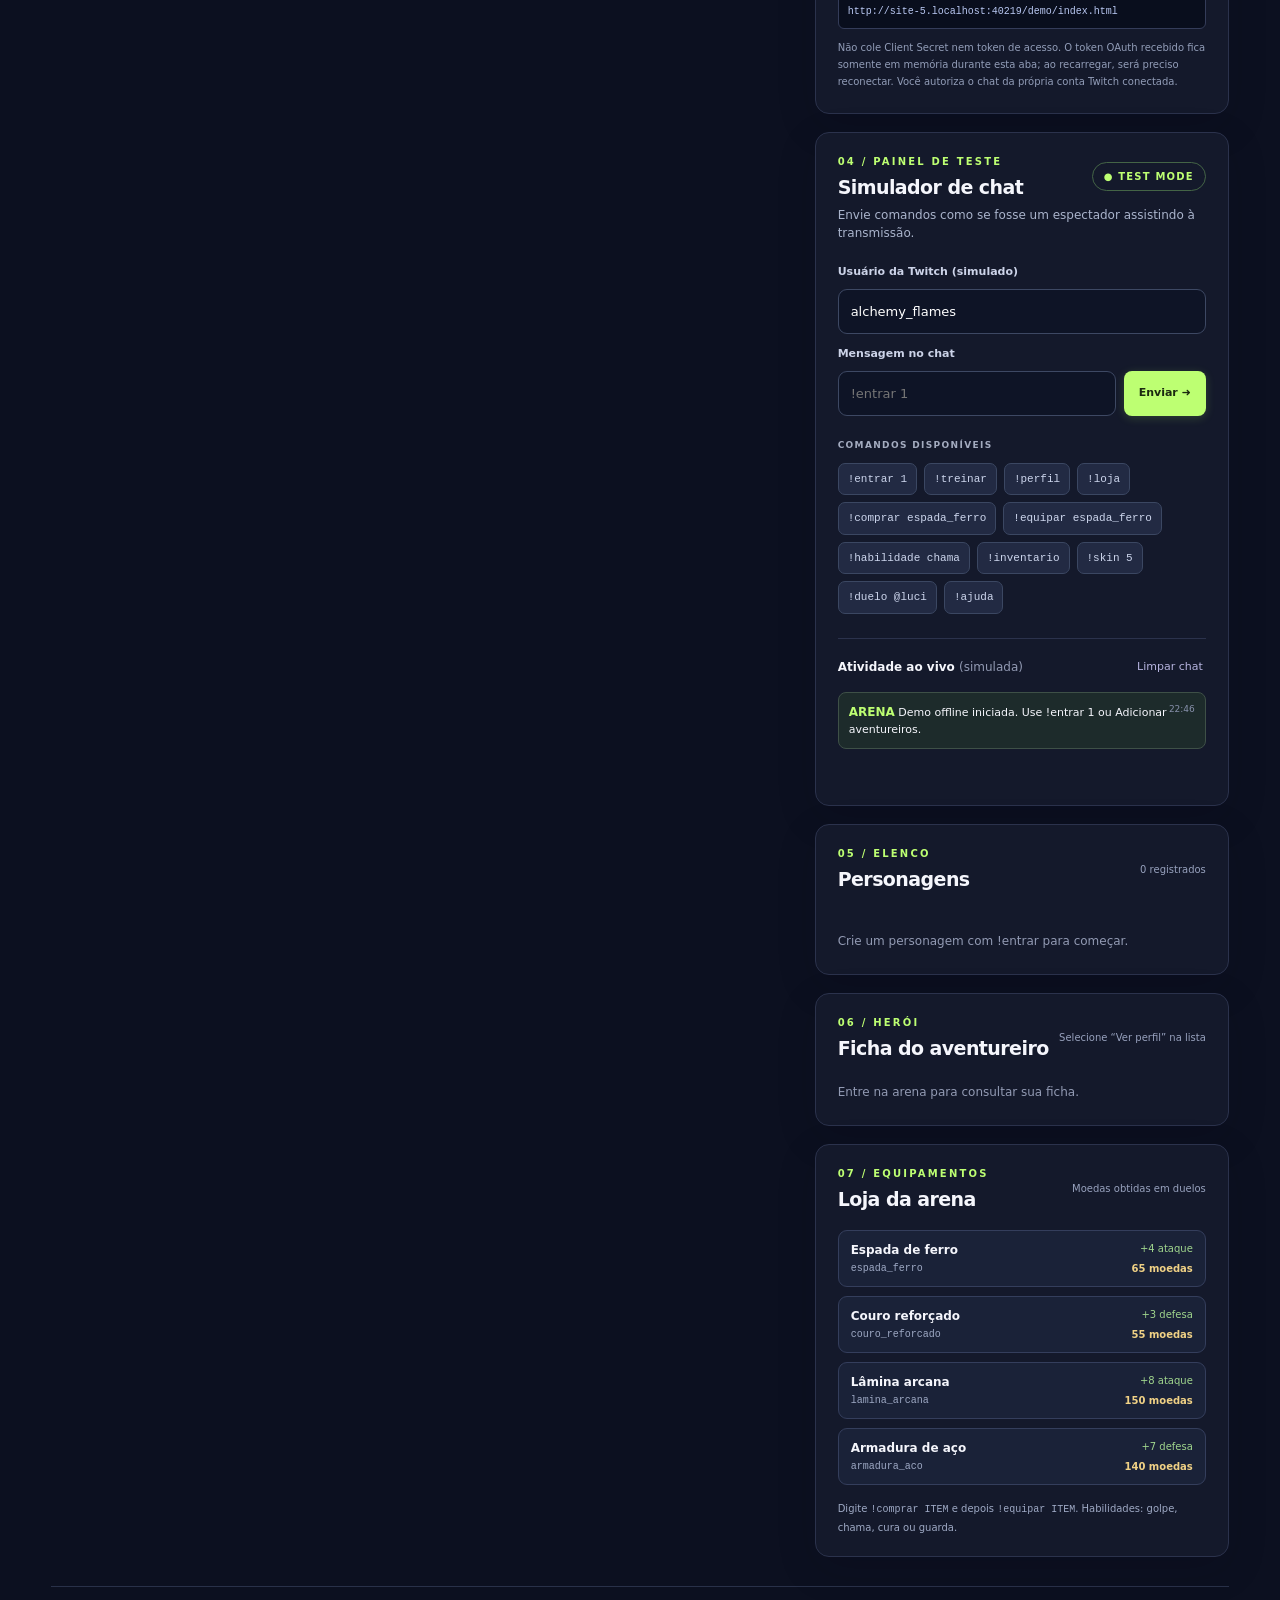
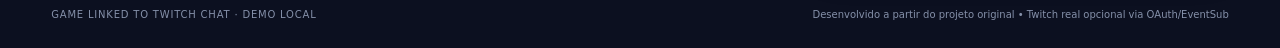
==== commit f5f05d7e: "feat(obs): overlay controls, transparent status bar and safe OBS usage guidance" ====
--- a/demo/index.html
+++ b/demo/index.html
@@ -27,7 +27,7 @@
   <main id="main" class="shell">
     <section class="intro" aria-labelledby="page-title">
       <div>
-        <p class="eyebrow">GAME LINKED TO TWITCH CHAT / VERSÃO 4.0</p>
+        <p class="eyebrow">GAME LINKED TO TWITCH CHAT / VERSÃO 5.0</p>
         <h1 id="page-title">Seu chat. <span>Uma arena.</span><br>Infinitas histórias.</h1>
         <p class="subtitle">Ganhe experiência em treinos e duelos, compre equipamentos, escolha habilidades e dispute o ranking antes de integrar a Twitch.</p>
       </div>
@@ -43,6 +43,13 @@
       <div class="stat-card"><span>Maior nível</span><strong id="stat-level">0</strong><small>Progressão do grupo</small></div>
       <div class="stat-card stat-highlight"><span>Integração</span><strong>SIMULADA</strong><small>Pronto para experimentar</small></div>
     </section>
+
+
+    <div id="obsBar" class="obs-bar" aria-label="Informações do overlay OBS" aria-live="polite">
+      <div class="obs-brand">✦ CHAT ARENA <span id="obsConnection">DEMONSTRAÇÃO</span></div>
+      <strong id="obsPlayerCount">0 aventureiros</strong>
+    </div>
+    <button type="button" id="obsExit" class="obs-exit" hidden aria-label="Sair do modo OBS">Sair do modo OBS · Esc</button>
 
     <div class="dashboard">
       <section class="main-column" aria-label="Jogo">
@@ -96,6 +103,23 @@
       </section>
 
       <aside class="side-column">
+        <section class="panel obs-settings-panel" aria-labelledby="obs-heading">
+          <div class="panel-heading">
+            <div><p class="eyebrow">OBS STUDIO / TRANSMISSÃO</p><h2 id="obs-heading">Modo overlay</h2></div>
+            <span class="test-badge">TRANSPARENTE</span>
+          </div>
+          <div class="obs-settings">
+            <p class="panel-description">Exiba personagens e combates sobre sua live, sem o painel ou fundo do cenário.</p>
+            <button type="button" class="button button-primary" id="obsEnter" aria-pressed="false">Ativar modo OBS nesta aba</button>
+            <p class="obs-help"><strong>Para chat real:</strong> conecte a Twitch acima, ative o modo OBS e no OBS Studio utilize <strong>Captura de janela</strong> desta mesma janela do navegador. Pressione <kbd>Esc</kbd> para voltar ao painel. A autenticação permanece na aba.</p>
+            <div class="obs-preview-box">
+              <strong>Browser Source (prévia offline)</strong>
+              <p>Abra a URL abaixo em uma fonte Navegador do OBS. Exibe personagens de demonstração, sem sincronizar o chat real ou tokens entre navegadores.</p>
+              <code id="obsPreviewUrl" class="twitch-redirect"></code>
+              <button type="button" id="obsCopy" class="button button-secondary">Copiar URL da prévia</button>
+            </div>
+          </div>
+        </section>
         <section class="panel twitch-panel" aria-labelledby="twitch-heading">
           <div class="panel-heading">
             <div><p class="eyebrow">03 / TWITCH EVENTSUB</p><h2 id="twitch-heading">Conectar chat real</h2></div>
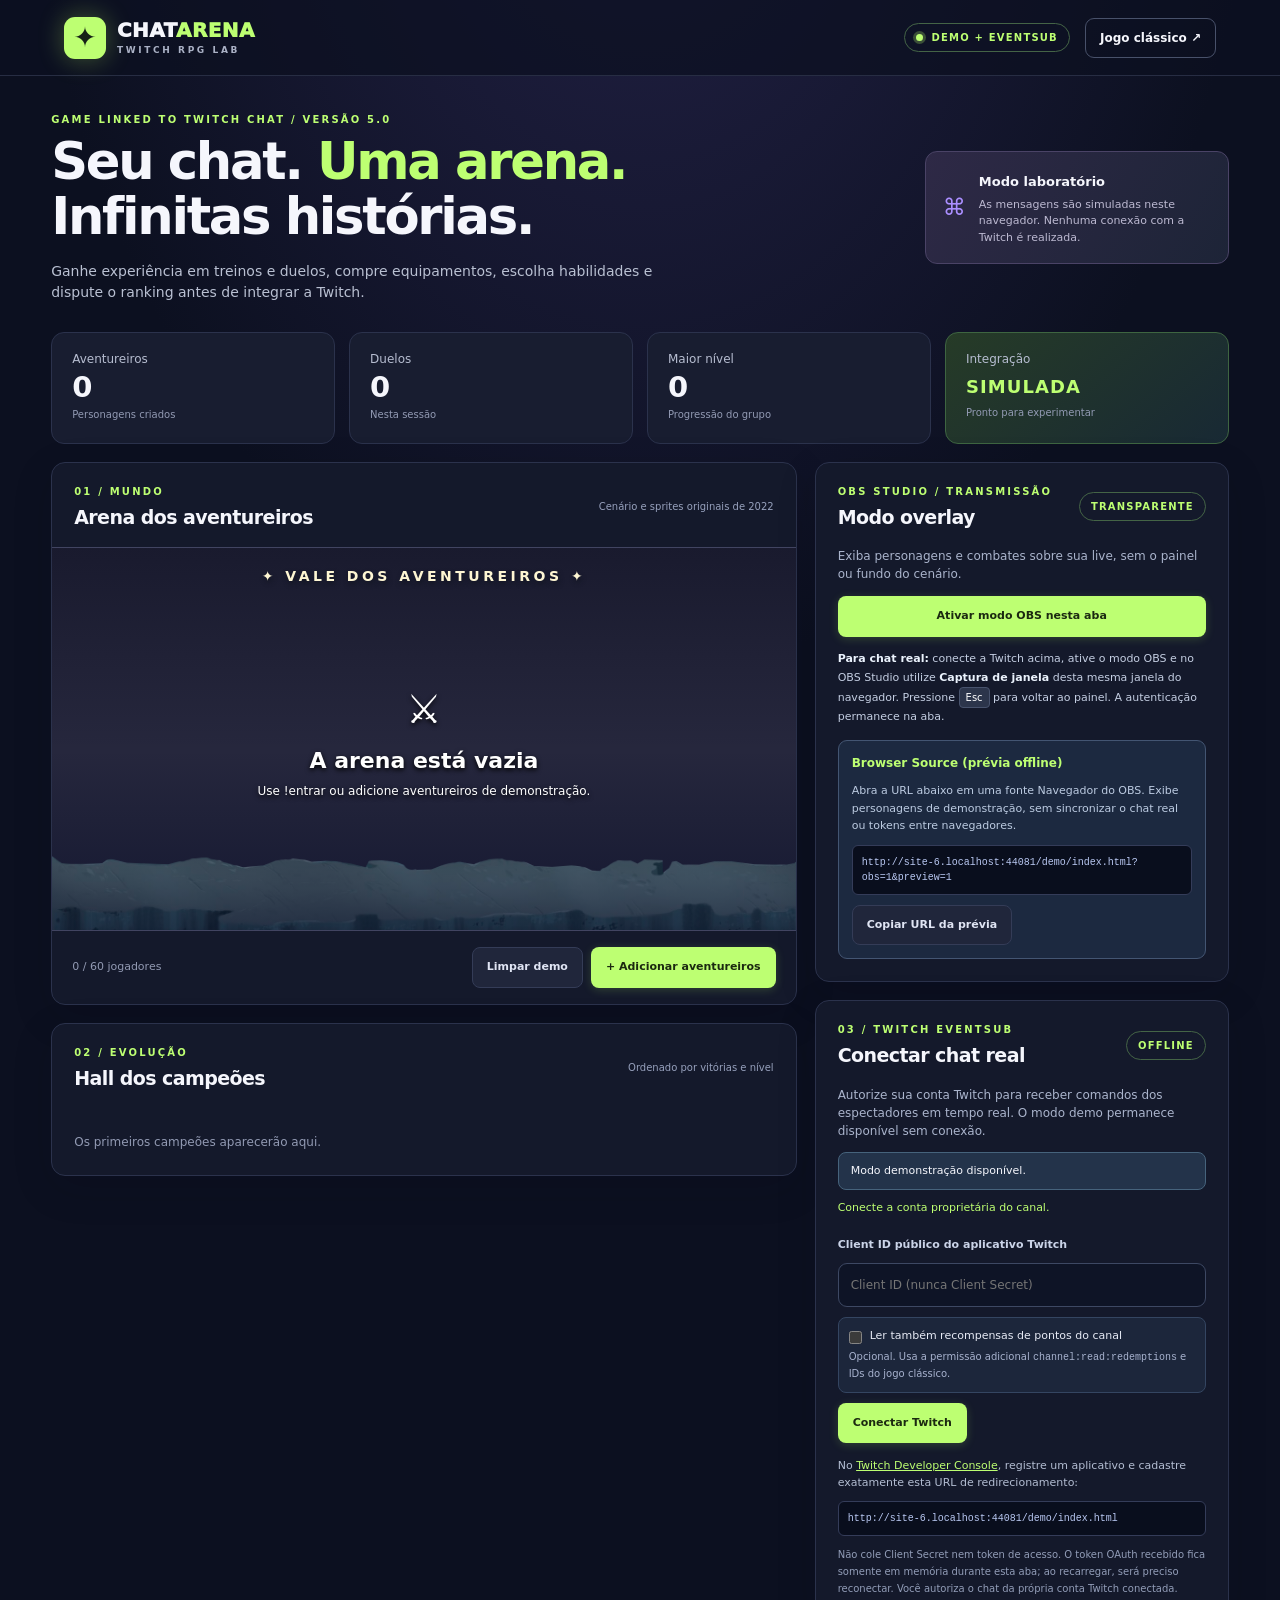
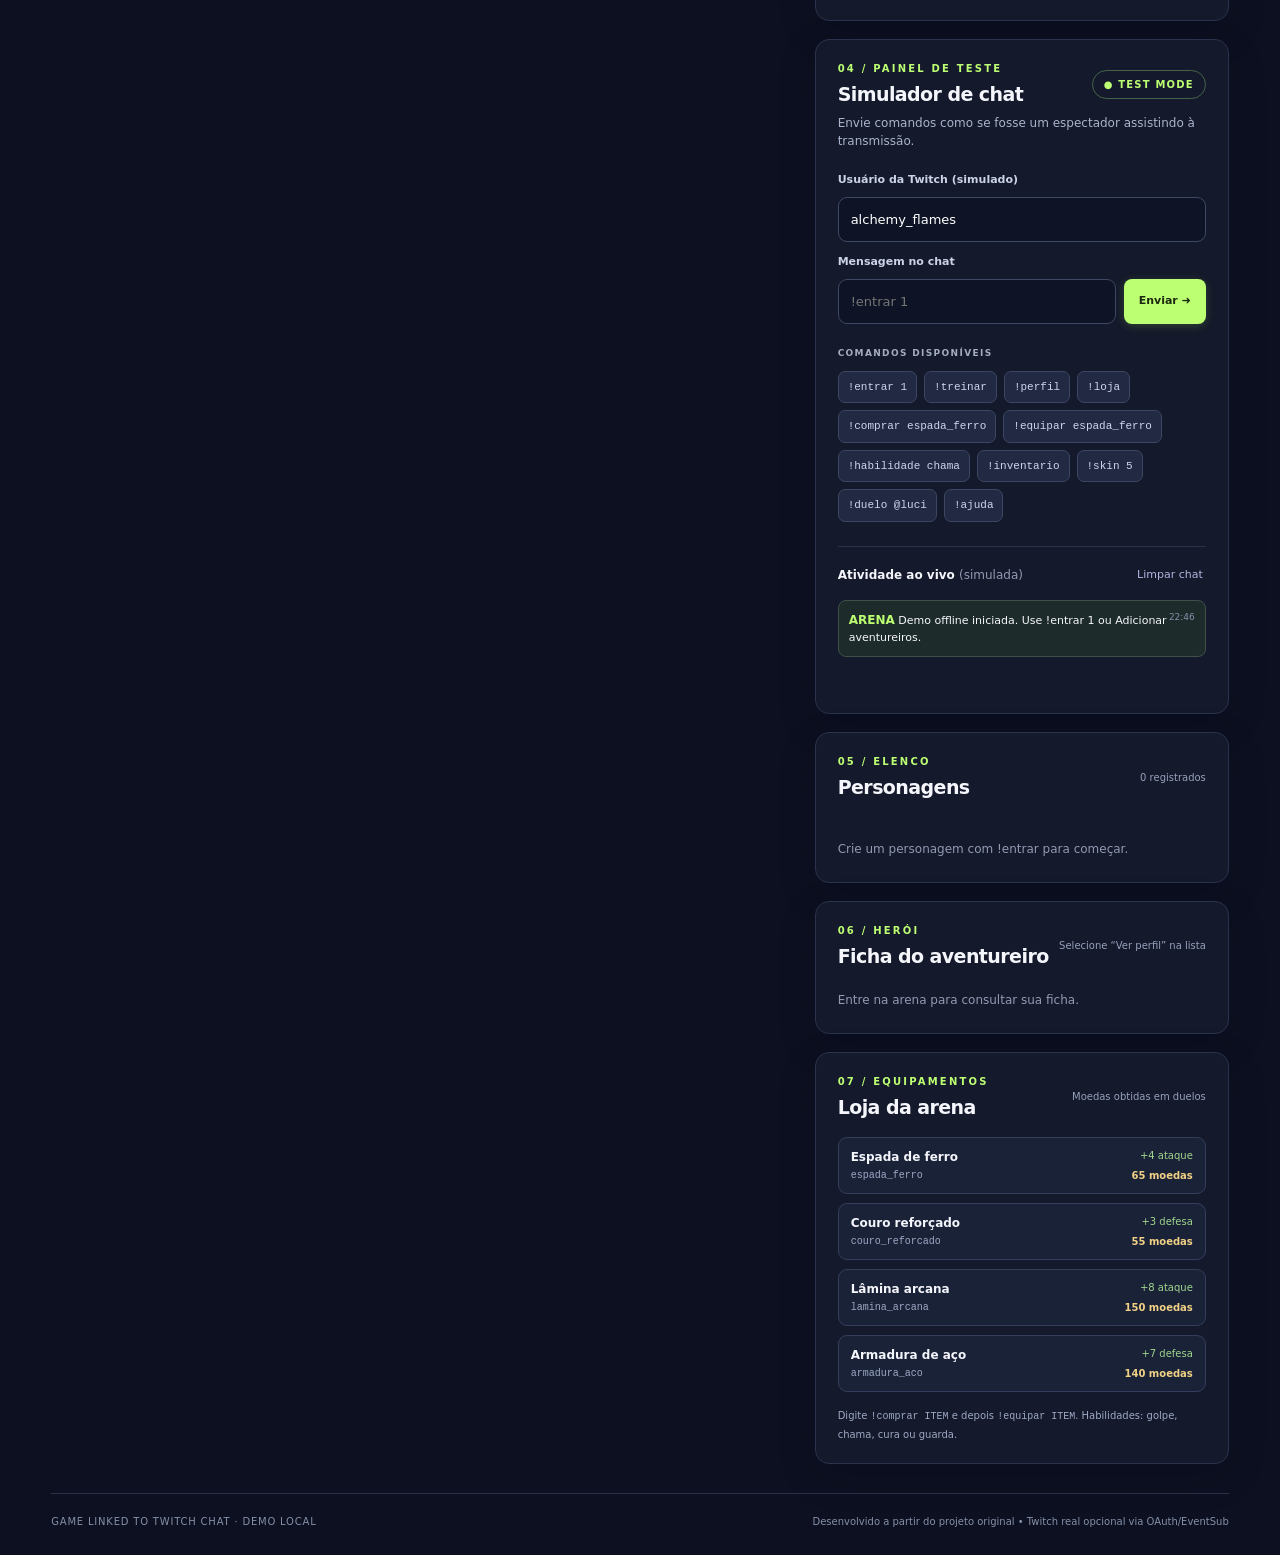
==== commit b5b236ba: "fix(ui): avoid favicon 404 and preserve local-only icon" ====
--- a/demo/index.html
+++ b/demo/index.html
@@ -8,6 +8,7 @@
   <meta http-equiv="Content-Security-Policy" content="default-src 'self'; script-src 'self'; connect-src 'self' https://id.twitch.tv https://api.twitch.tv wss://eventsub.wss.twitch.tv; style-src 'self' 'unsafe-inline'; img-src 'self' data:; font-src 'self'; object-src 'none'; base-uri 'self'; form-action 'self'">
   <meta name="description" content="Demonstração offline do Game Linked to Twitch Chat: crie personagens, treine e faça duelos por comandos de chat.">
   <title>Chat Arena • Game Linked to Twitch Chat</title>
+  <link rel="icon" type="image/svg+xml" href="./favicon.svg">
   <link rel="stylesheet" href="./styles.css">
   <script type="module" src="./app.mjs"></script>
 </head>
--- a/demo/styles.css
+++ b/demo/styles.css
@@ -192,3 +192,47 @@
 .live-mode-notice {margin:0 22px 14px;border:1px solid #497553;border-radius:7px;padding:10px;font-size:11px;background:#21362c;color:#c3edba;}
 .commands button:disabled {opacity:.45;cursor:not-allowed;}
 @media(max-width:550px) {.twitch-content{padding:0 15px 18px;} .live-mode-notice{margin:0 15px 12px;} .twitch-content>input{font-size:16px;}}
+
+
+/* Etapa 5 — visual de transmissão e layout transparente. */
+.obs-bar,.obs-exit {display:none;}
+.obs-settings {display:grid;gap:13px;padding:0 22px 22px;}
+.obs-settings .panel-description {padding:0;margin:0;}
+.obs-help {font-size:11px;color:#c4cee2;line-height:1.7;margin:0;}
+.obs-help strong {color:#ebf3fd;}
+kbd {display:inline-block;padding:1px 6px;background:#2c354b;color:white;border:1px solid #48536d;border-radius:4px;font-family:inherit;font-size:10px;}
+.obs-preview-box {display:grid;gap:10px;padding:13px;border:1px solid #435572;border-radius:9px;background:#1c2940;min-width:0;}
+.obs-preview-box>strong {font-size:12px;color:var(--lime);}
+.obs-preview-box p {font-size:11px;color:#bccbe1;line-height:1.6;margin:0;}
+.obs-preview-box code {overflow-wrap:anywhere;}
+.obs-preview-box .button {justify-self:start;}
+body.obs-mode,html.obs-document {background:transparent!important;overflow:hidden!important;}
+body.obs-mode {margin:0;height:100dvh;}
+body.obs-mode .skip-link,body.obs-mode .topbar,body.obs-mode .intro,
+body.obs-mode .stats,body.obs-mode .side-column,body.obs-mode .leaderboard-panel,
+body.obs-mode .arena-panel>.panel-heading,body.obs-mode .arena-footer,
+body.obs-mode .footer,body.obs-mode .scene-vignette,body.obs-mode .arena-title {display:none!important;}
+body.obs-mode .shell {max-width:none;width:100%;height:100dvh;margin:0;padding:0;}
+body.obs-mode .dashboard,body.obs-mode .main-column {display:block;width:100%;height:100%;}
+body.obs-mode .arena-panel {border:0;background:transparent;box-shadow:none;border-radius:0;width:100%;height:100%;}
+body.obs-mode .arena {background:none!important;border:0;width:100%;height:100dvh;min-height:0;isolation:isolate;}
+body.obs-mode .actors {z-index:5;}
+body.obs-mode .hero {width:clamp(70px,7vw,150px);filter:drop-shadow(0 6px 8px #000c);}
+body.obs-mode .hero-name {font-size:clamp(10px,1.1vw,17px);max-width:clamp(75px,8vw,165px);text-shadow:0 2px 3px #000,0 0 10px #000,0 0 18px #000;}
+body.obs-mode .hero-level {background:#090e21c9;border-color:#c1f3ab;color:var(--lime);}
+body.obs-mode .sprite {width:clamp(75px,8.5vw,155px);height:clamp(75px,8.5vw,155px);image-rendering:pixelated;}
+body.obs-mode .obs-bar {position:fixed;z-index:30;top:2.3vh;left:2.2vw;display:flex;flex-wrap:wrap;align-items:center;gap:12px;background:#0a1127cd;border:1px solid #a5d88996;border-radius:10px;padding:10px 15px;box-shadow:0 6px 18px #0006;pointer-events:none;font-size:12px;}
+.obs-brand {font-weight:950;letter-spacing:.12em;color:#daffb9;}
+.obs-brand span {display:inline-block;color:#b9d3eb;margin-left:6px;font-size:9px;letter-spacing:.06em;}
+body.obs-mode .obs-exit {position:fixed;bottom:12px;right:12px;z-index:40;background:#0a102ce0;color:white;border:1px solid #8298b3;border-radius:8px;padding:9px 11px;font-weight:800;font-size:11px;opacity:.18;transition:opacity .12s;}
+body.obs-mode .obs-exit:hover,body.obs-mode .obs-exit:focus-visible {opacity:1;}
+body.obs-mode .arena-empty {color:#fff;}
+body.obs-mode .duel-view {inset:0;background:transparent;justify-content:flex-end;gap:3vh;padding:7vh 5vw 10vh;}
+body.obs-mode .duel-heading {background:#111b37d9;border:1px solid #58735b;border-radius:11px;padding:9px 14px;text-shadow:0 2px 4px #000;}
+body.obs-mode .fighters {max-width:800px;gap:clamp(18px,6vw,100px);padding:18px;border-radius:18px;background:#0c132ab8;}
+body.obs-mode .fighter {width:35%;}
+body.obs-mode .fighter strong {font-size:clamp(14px,2vw,30px);text-shadow:0 2px 4px #000;}
+body.obs-mode .fighter-sprite {width:clamp(95px,14vw,220px);height:clamp(95px,14vw,220px);}
+body.obs-mode .battle-log {background:#0e1431ce;border-radius:9px;padding:10px 20px;max-width:min(800px,90vw);min-height:36px;font-size:clamp(11px,1.3vw,19px);text-align:center;}
+@media(max-width:550px) {.obs-settings {padding:0 15px 18px;} body.obs-mode .obs-bar {max-width:94vw;gap:7px;padding:7px 10px;font-size:9px;} body.obs-mode .hero {width:50px;} body.obs-mode .sprite {width:55px;height:55px;} body.obs-mode .hero-name {font-size:8px;max-width:55px;} body.obs-mode .fighters {padding:10px;gap:10px;} body.obs-mode .fighter-sprite {width:80px;height:80px;} }
+@media(prefers-reduced-motion:reduce) {body.obs-mode .obs-exit {transition:none;}}
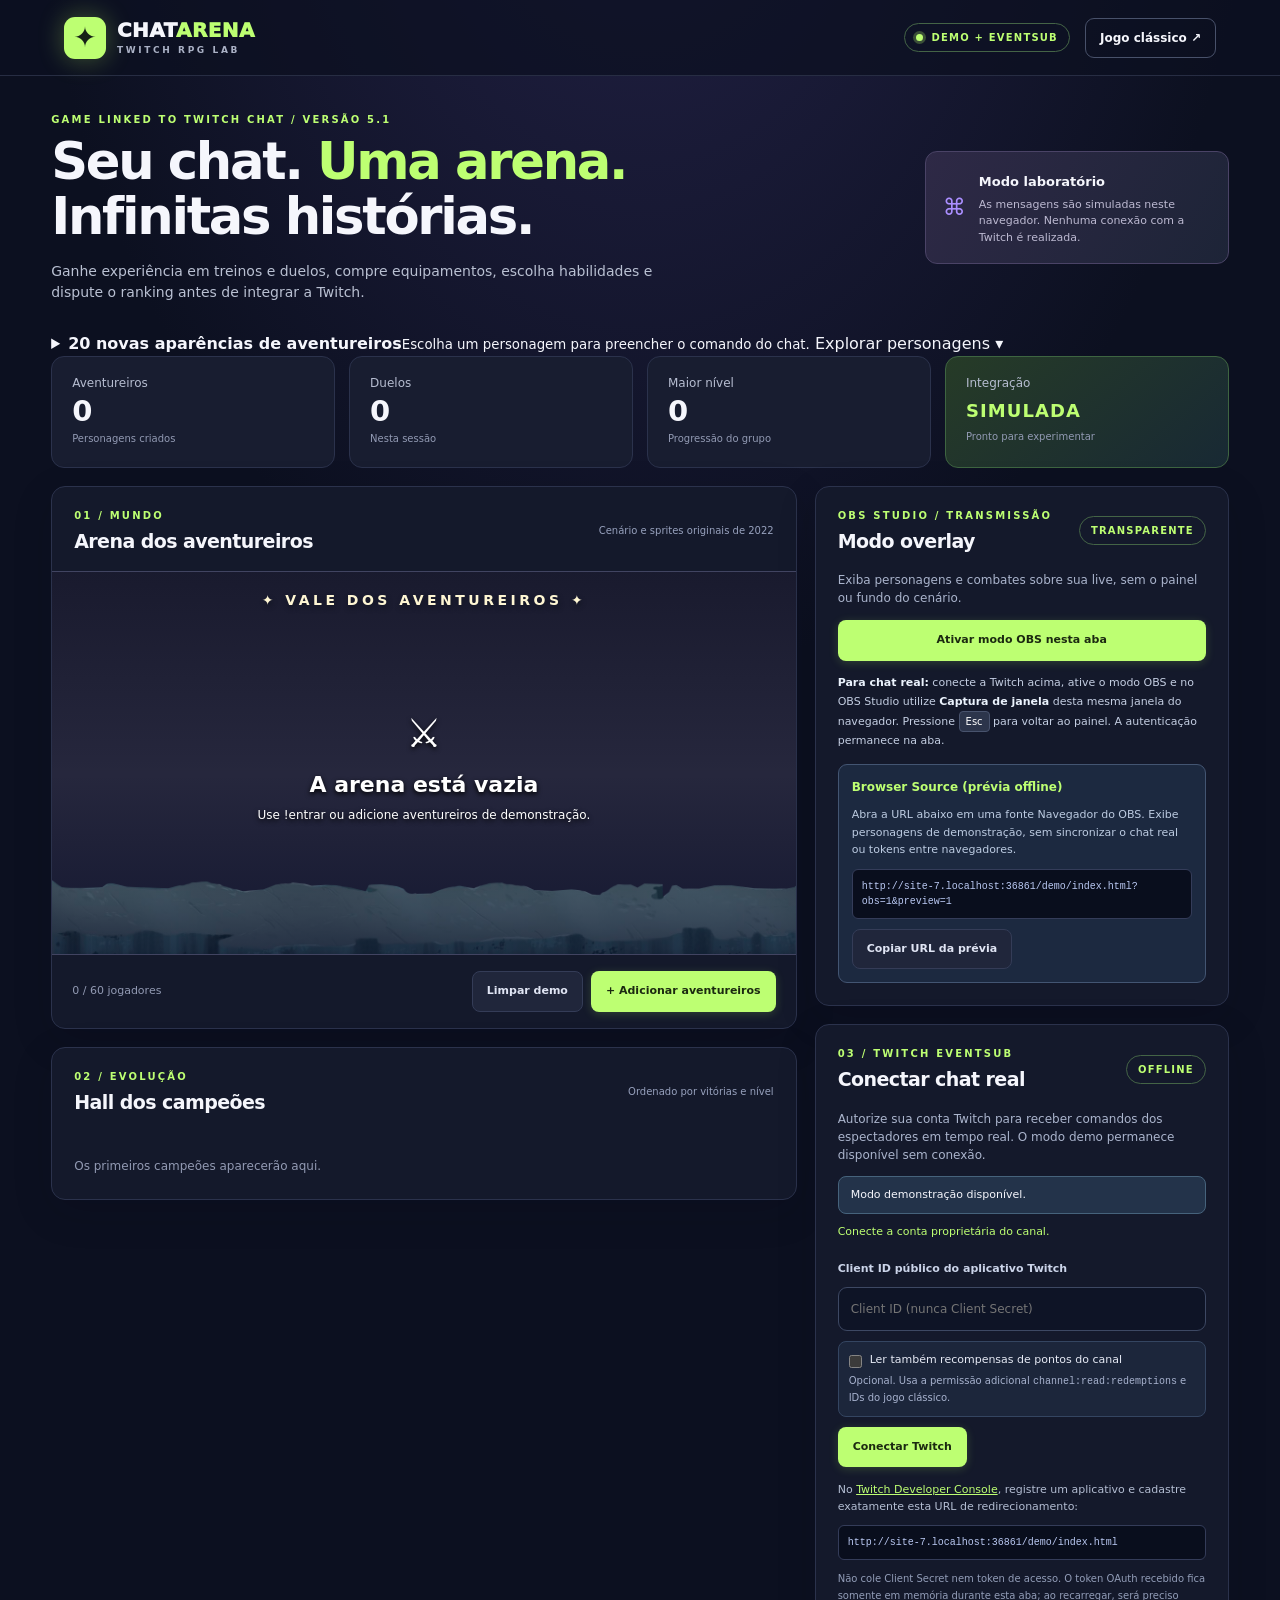
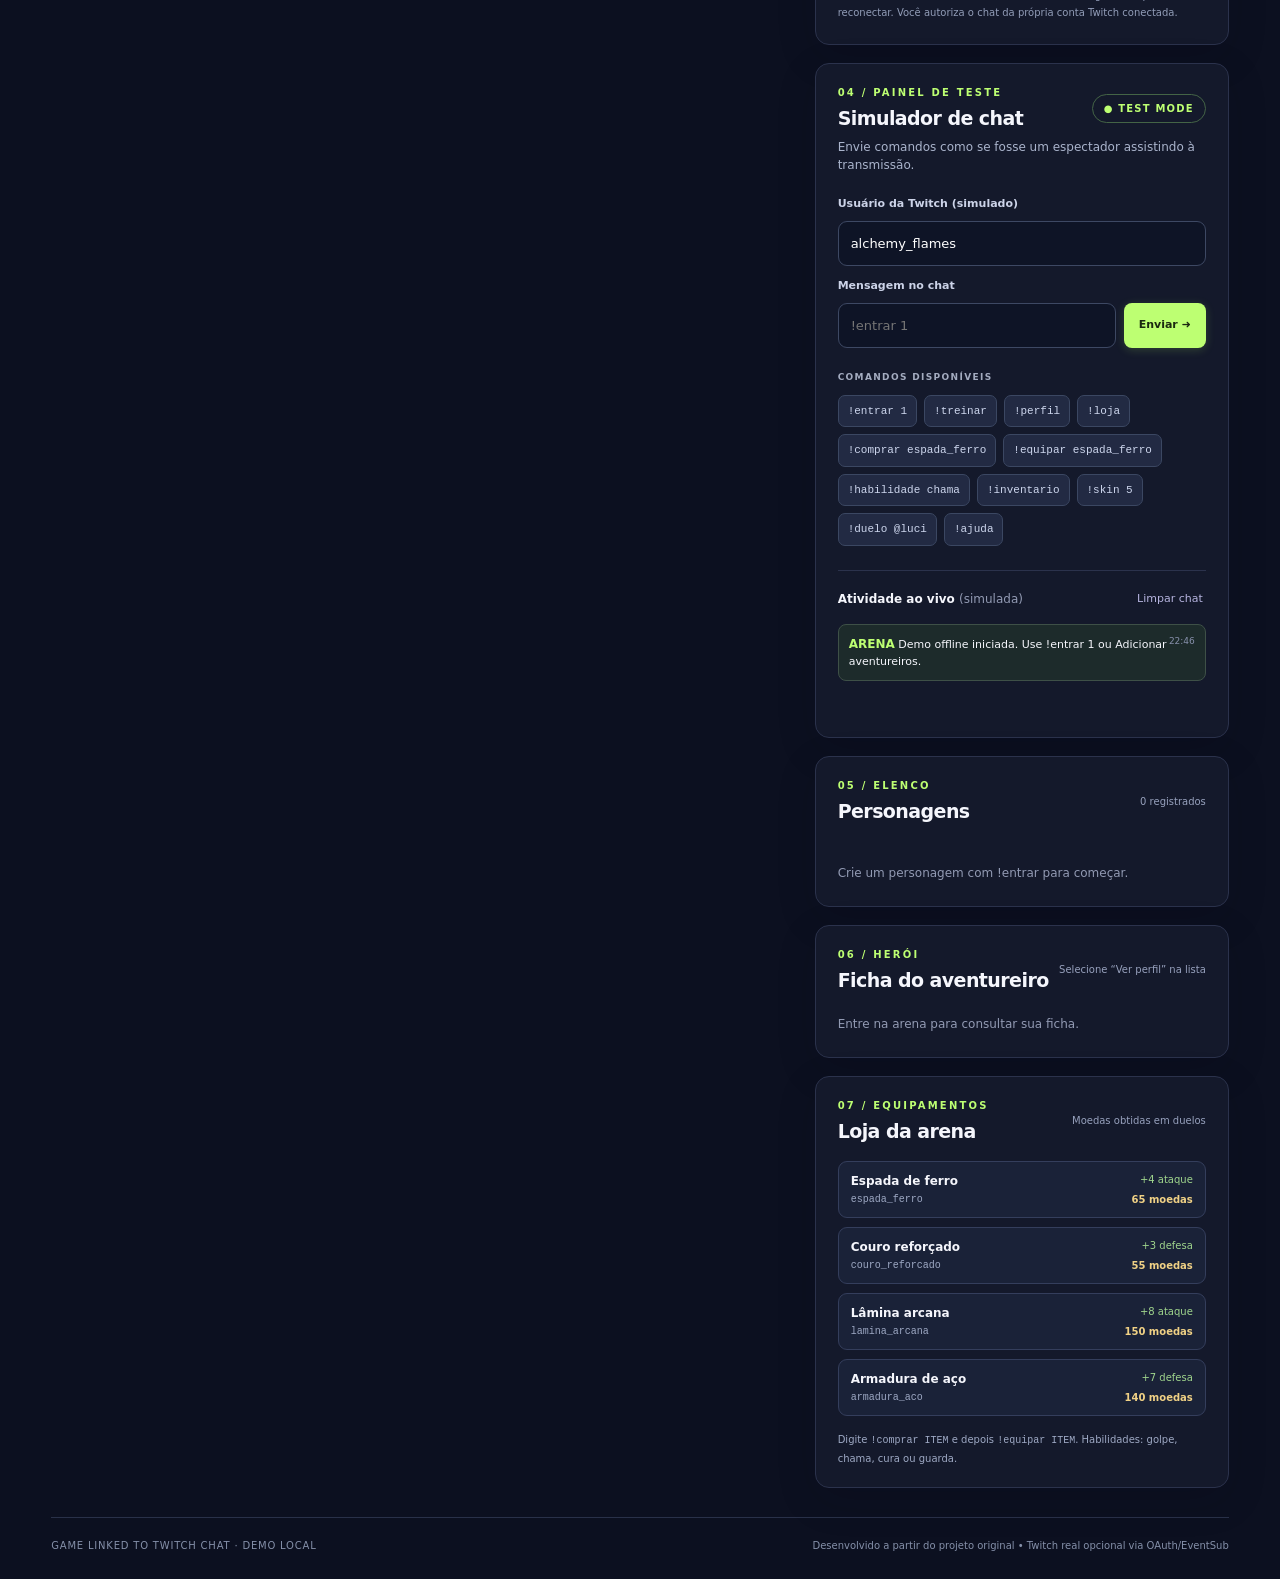
==== commit 1f392b78: "feat(ui): collapsible gallery of 20 fantasy character skins" ====
--- a/demo/index.html
+++ b/demo/index.html
@@ -28,7 +28,7 @@
   <main id="main" class="shell">
     <section class="intro" aria-labelledby="page-title">
       <div>
-        <p class="eyebrow">GAME LINKED TO TWITCH CHAT / VERSÃO 5.0</p>
+        <p class="eyebrow">GAME LINKED TO TWITCH CHAT / VERSÃO 5.1</p>
         <h1 id="page-title">Seu chat. <span>Uma arena.</span><br>Infinitas histórias.</h1>
         <p class="subtitle">Ganhe experiência em treinos e duelos, compre equipamentos, escolha habilidades e dispute o ranking antes de integrar a Twitch.</p>
       </div>
@@ -37,6 +37,17 @@
         <div><strong>Modo laboratório</strong><p>As mensagens são simuladas neste navegador. Nenhuma conexão com a Twitch é realizada.</p></div>
       </div>
     </section>
+
+    <details class="skin-gallery-panel" id="skinsSection">
+      <summary class="skin-gallery-toggle">
+        <span class="skin-gallery-title"><strong>20 novas aparências de aventureiros</strong><small>Escolha um personagem para preencher o comando do chat.</small></span>
+        <span class="skin-gallery-action">Explorar personagens <span aria-hidden="true">▾</span></span>
+      </summary>
+      <div class="skin-gallery-body">
+        <p class="skin-gallery-help">Clique em um personagem. Use <code>!entrar N</code> para criá-lo ou <code>!skin N</code> para trocar a aparência de um jogador existente.</p>
+        <div class="skin-gallery-grid" id="skinGallery" aria-label="Galeria de vinte personagens"></div>
+      </div>
+    </details>
 
     <section class="stats" aria-label="Resumo do jogo">
       <div class="stat-card"><span>Aventureiros</span><strong id="stat-players">0</strong><small>Personagens criados</small></div>
--- a/demo/styles.css
+++ b/demo/styles.css
@@ -224,7 +224,7 @@
 body.obs-mode .obs-bar {position:fixed;z-index:30;top:2.3vh;left:2.2vw;display:flex;flex-wrap:wrap;align-items:center;gap:12px;background:#0a1127cd;border:1px solid #a5d88996;border-radius:10px;padding:10px 15px;box-shadow:0 6px 18px #0006;pointer-events:none;font-size:12px;}
 .obs-brand {font-weight:950;letter-spacing:.12em;color:#daffb9;}
 .obs-brand span {display:inline-block;color:#b9d3eb;margin-left:6px;font-size:9px;letter-spacing:.06em;}
-body.obs-mode .obs-exit {position:fixed;bottom:12px;right:12px;z-index:40;background:#0a102ce0;color:white;border:1px solid #8298b3;border-radius:8px;padding:9px 11px;font-weight:800;font-size:11px;opacity:.18;transition:opacity .12s;}
+body.obs-mode .obs-exit {display:block;position:fixed;bottom:12px;right:12px;z-index:40;background:#0a102ce0;color:white;border:1px solid #8298b3;border-radius:8px;padding:9px 11px;font-weight:800;font-size:11px;opacity:.18;transition:opacity .12s;}
 body.obs-mode .obs-exit:hover,body.obs-mode .obs-exit:focus-visible {opacity:1;}
 body.obs-mode .arena-empty {color:#fff;}
 body.obs-mode .duel-view {inset:0;background:transparent;justify-content:flex-end;gap:3vh;padding:7vh 5vw 10vh;}
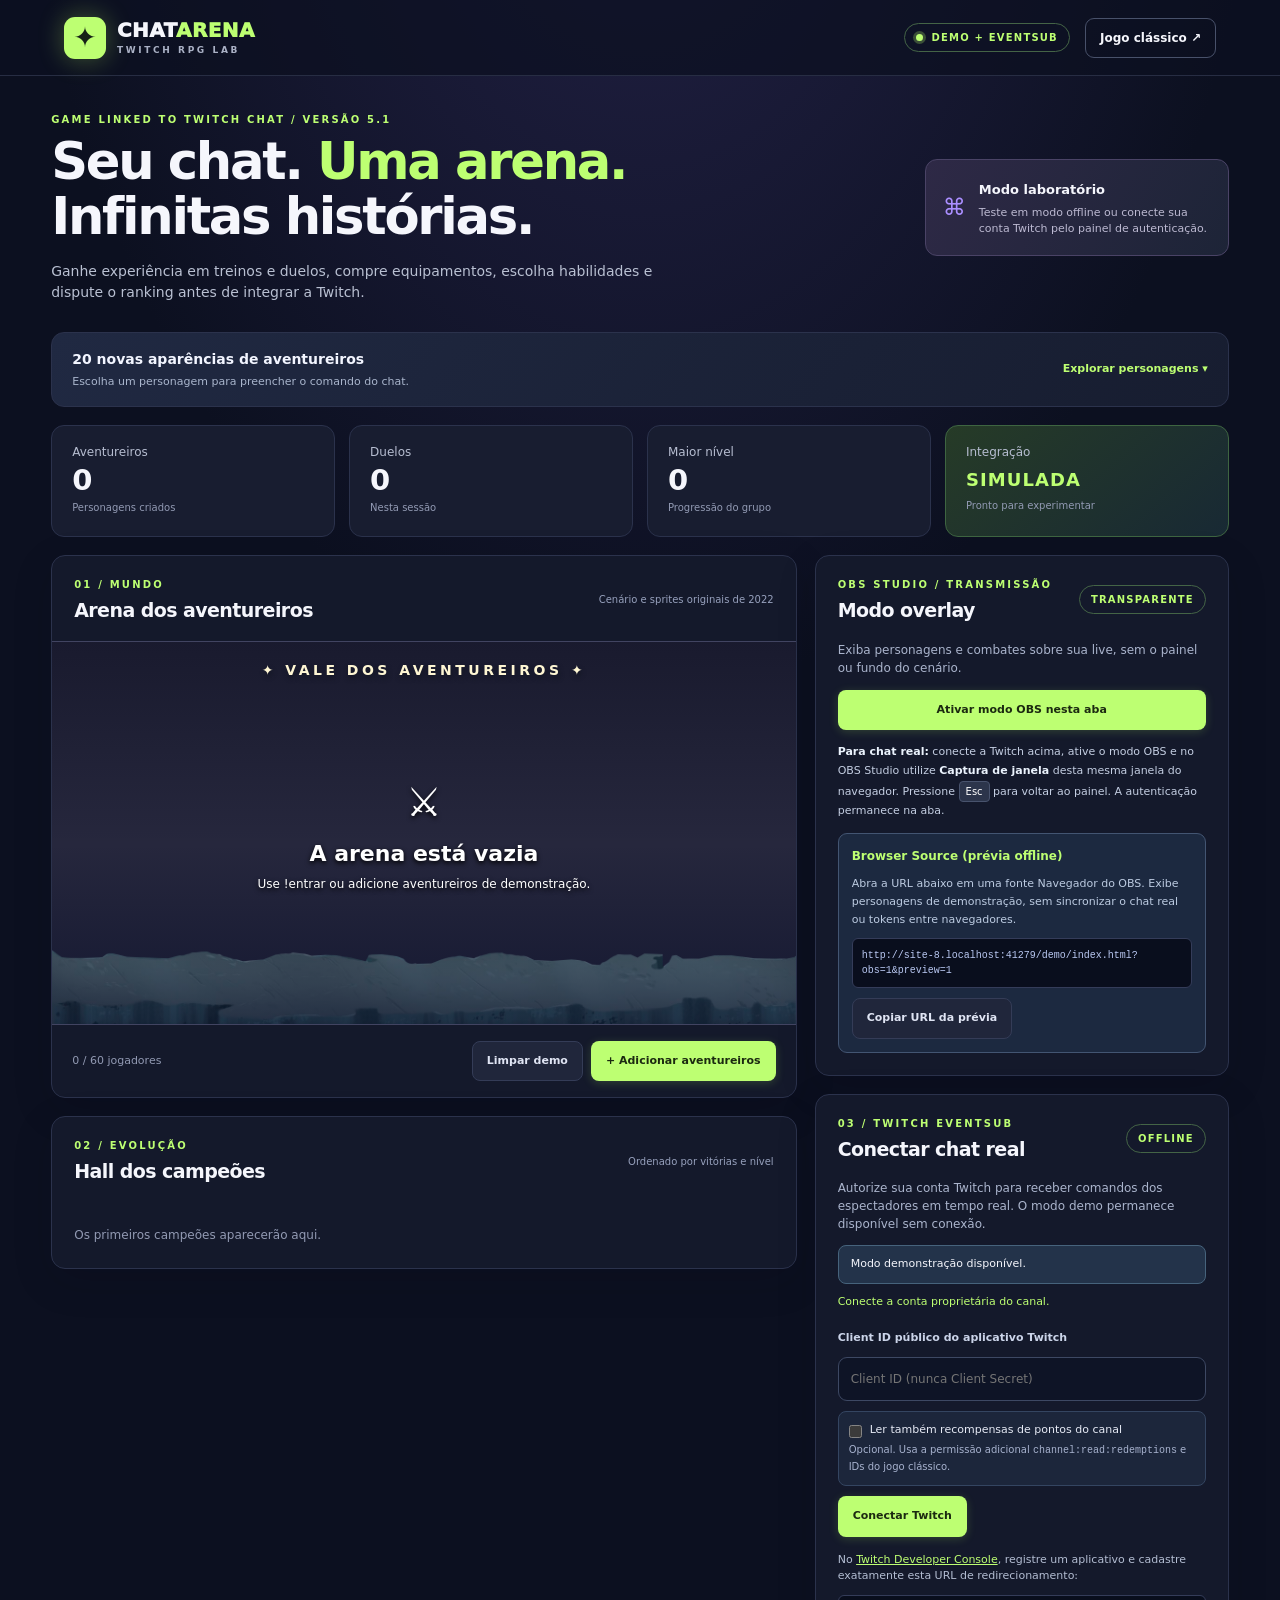
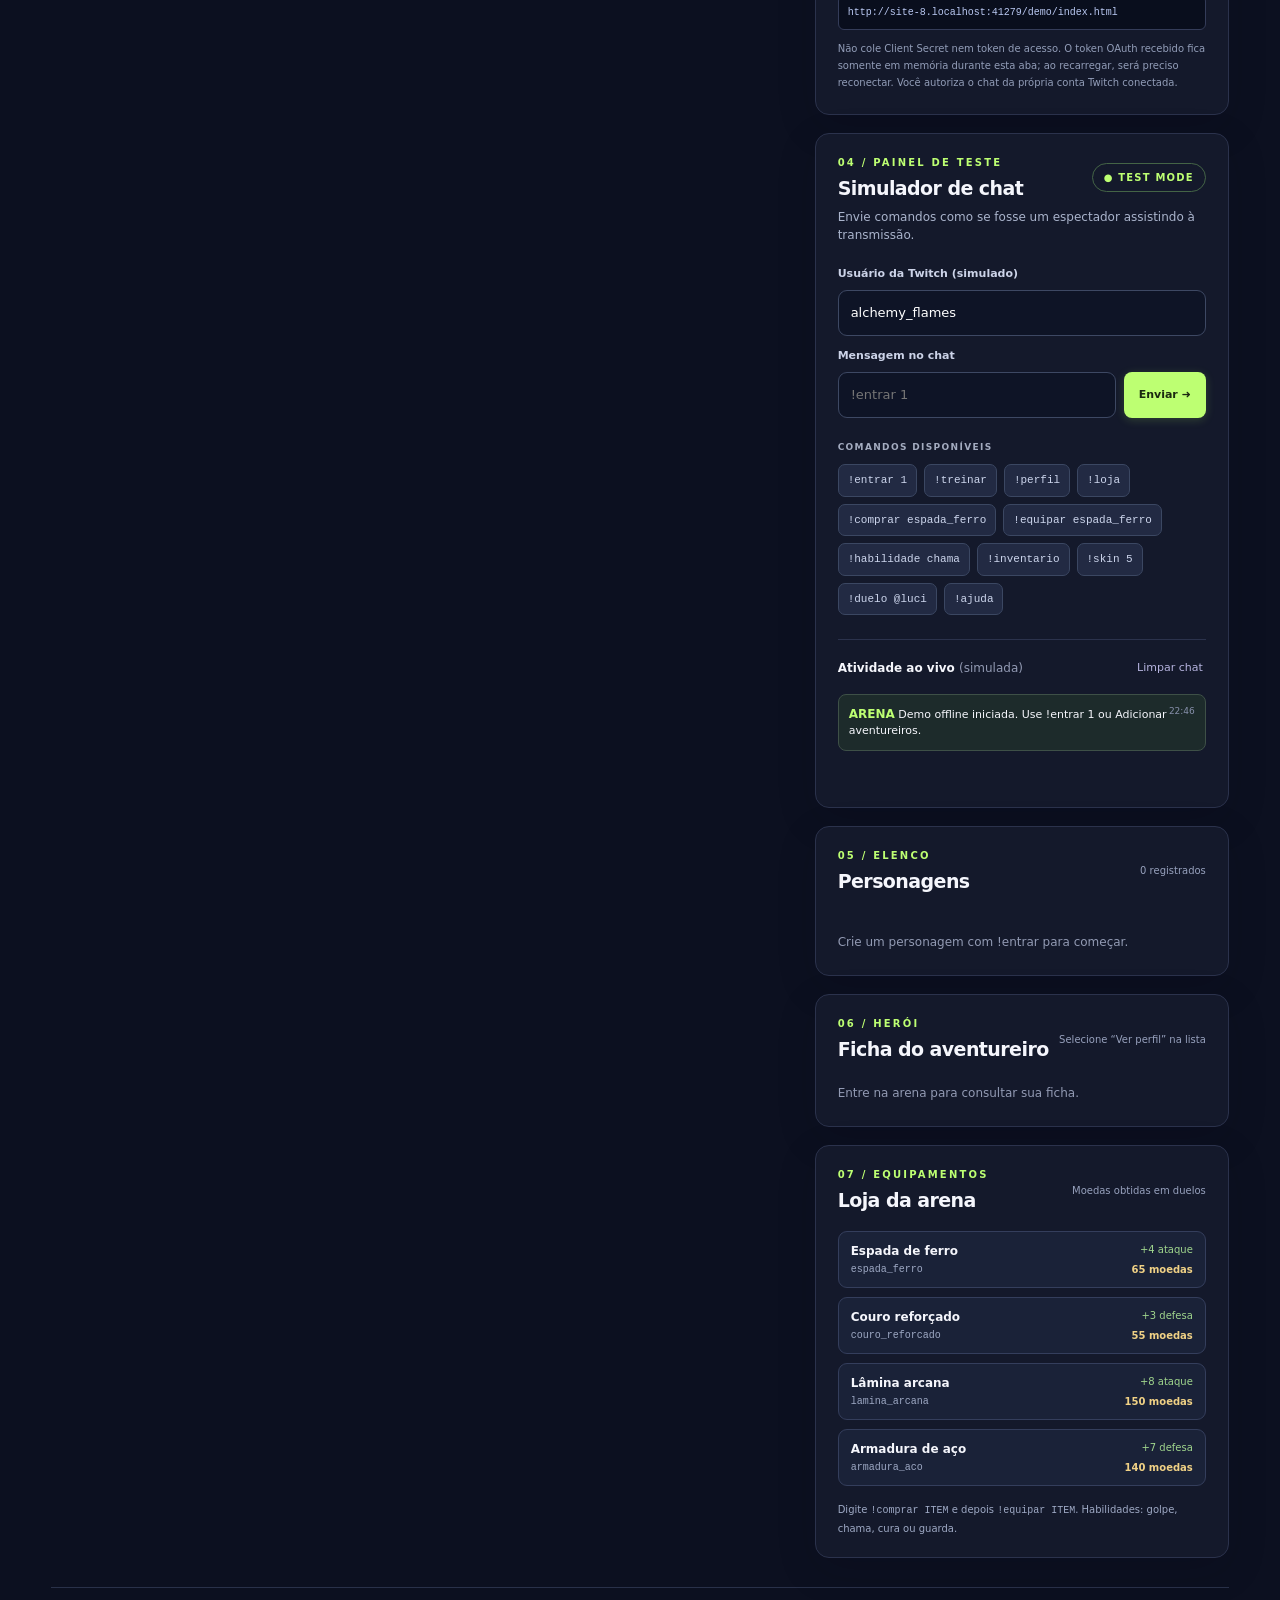
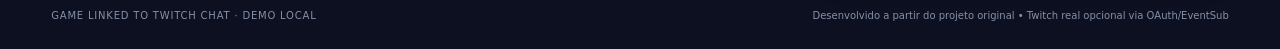
==== commit 5efae538: "copy(ui): clarify demo offline and optional real Twitch connection" ====
--- a/demo/index.html
+++ b/demo/index.html
@@ -34,7 +34,7 @@
       </div>
       <div class="intro-note">
         <span class="note-icon" aria-hidden="true">⌘</span>
-        <div><strong>Modo laboratório</strong><p>As mensagens são simuladas neste navegador. Nenhuma conexão com a Twitch é realizada.</p></div>
+        <div><strong>Modo laboratório</strong><p>Teste em modo offline ou conecte sua conta Twitch pelo painel de autenticação.</p></div>
       </div>
     </section>
 
--- a/demo/styles.css
+++ b/demo/styles.css
@@ -236,3 +236,76 @@
 body.obs-mode .battle-log {background:#0e1431ce;border-radius:9px;padding:10px 20px;max-width:min(800px,90vw);min-height:36px;font-size:clamp(11px,1.3vw,19px);text-align:center;}
 @media(max-width:550px) {.obs-settings {padding:0 15px 18px;} body.obs-mode .obs-bar {max-width:94vw;gap:7px;padding:7px 10px;font-size:9px;} body.obs-mode .hero {width:50px;} body.obs-mode .sprite {width:55px;height:55px;} body.obs-mode .hero-name {font-size:8px;max-width:55px;} body.obs-mode .fighters {padding:10px;gap:10px;} body.obs-mode .fighter-sprite {width:80px;height:80px;} }
 @media(prefers-reduced-motion:reduce) {body.obs-mode .obs-exit {transition:none;}}
+
+
+/* 2026 character redesign — individual transparent 192x192 sprites. */
+.sprite, .fighter-sprite, .avatar-mini {
+  background-size: contain;
+  background-repeat: no-repeat;
+  background-position: center bottom;
+  image-rendering: auto;
+}
+.skin-gallery-panel {
+  margin: 0 0 18px;
+  border: 1px solid var(--border);
+  border-radius: 13px;
+  background: linear-gradient(130deg, #202942, #171d30);
+  overflow: hidden;
+}
+.skin-gallery-toggle {
+  display: flex;
+  align-items: center;
+  justify-content: space-between;
+  gap: 14px;
+  padding: 16px 20px;
+  cursor: pointer;
+  list-style: none;
+}
+.skin-gallery-toggle::-webkit-details-marker {display:none;}
+.skin-gallery-title {display:grid;gap:4px;}
+.skin-gallery-title strong {font-size:14px;color:#f2f5ff;}
+.skin-gallery-title small {font-size:11px;color:#a9b5cc;}
+.skin-gallery-action {color:var(--lime);font-size:11px;font-weight:850;white-space:nowrap;}
+.skin-gallery-panel[open] .skin-gallery-action span {display:inline-block;transform:rotate(180deg);}
+.skin-gallery-body {padding:0 16px 16px;}
+.skin-gallery-help {font-size:11px;color:#c4cee0;margin:0 4px 12px;line-height:1.5;}
+.skin-gallery-grid {
+  display: grid;
+  grid-auto-flow: column;
+  grid-auto-columns: minmax(115px, 125px);
+  overflow-x: auto;
+  overscroll-behavior-x: contain;
+  scroll-snap-type: x mandatory;
+  gap: 10px;
+  padding: 6px 4px 13px;
+  scrollbar-color: #687d71 #1b2233;
+}
+.skin-card {
+  background: #111a2d;
+  border: 1px solid #3a4c65;
+  border-radius: 10px;
+  color: var(--text);
+  display:flex;
+  flex-direction:column;
+  align-items:center;
+  gap:4px;
+  padding:8px;
+  scroll-snap-align: start;
+  transition: border-color .15s,background .15s;
+  text-align:center;
+  min-width:0;
+}
+.skin-card img {width:100%;aspect-ratio:1;object-fit:contain;image-rendering:auto;}
+.skin-card-name {font-size:11px;font-weight:800;min-height:31px;display:grid;place-items:center;line-height:1.2;}
+.skin-card-number {font-size:10px;color:var(--lime);font-family:ui-monospace,monospace;}
+.skin-card:is(:hover,.is-selected) {border-color:var(--lime);background:#233346;}
+.skin-card:disabled {opacity:.5;cursor:not-allowed;}
+@media(max-width:550px) {
+  .skin-gallery-toggle {padding:12px 14px;align-items:flex-start;}
+  .skin-gallery-title strong {font-size:12px;}
+  .skin-gallery-action {font-size:10px;white-space:normal;text-align:right;}
+  .skin-gallery-grid {grid-auto-columns: minmax(105px, 115px);}
+  .skin-gallery-body {padding:0 10px 13px;}
+}
+body.obs-mode .skin-gallery-panel {display:none!important;}
+@media(prefers-reduced-motion:reduce) {.skin-card {transition:none;}}
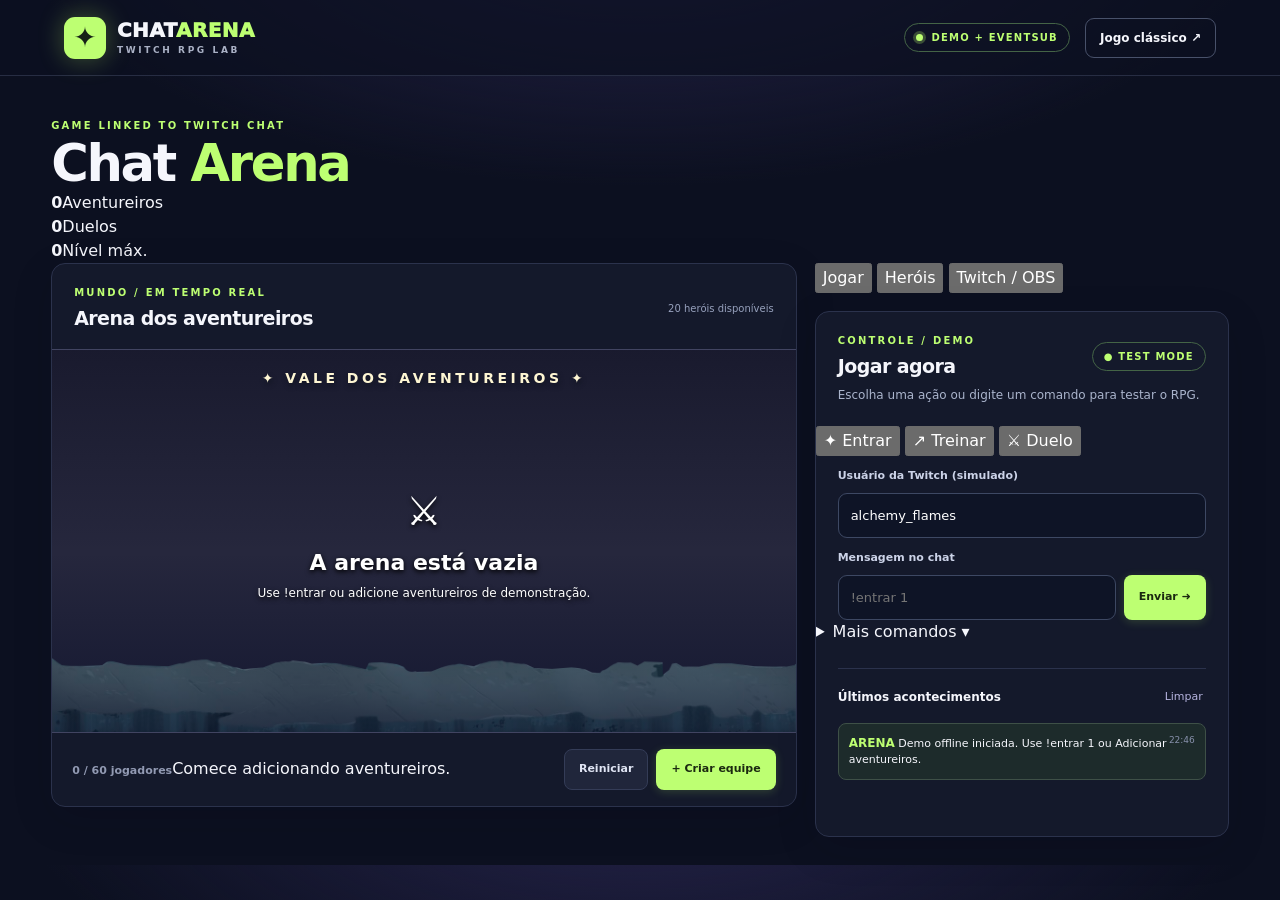
==== commit 3dabce4e: "feat(ui): replace long dashboard with focused arena and three workspaces" ====
--- a/demo/index.html
+++ b/demo/index.html
@@ -26,49 +26,28 @@
   </header>
 
   <main id="main" class="shell">
-    <section class="intro" aria-labelledby="page-title">
-      <div>
-        <p class="eyebrow">GAME LINKED TO TWITCH CHAT / VERSÃO 5.1</p>
-        <h1 id="page-title">Seu chat. <span>Uma arena.</span><br>Infinitas histórias.</h1>
-        <p class="subtitle">Ganhe experiência em treinos e duelos, compre equipamentos, escolha habilidades e dispute o ranking antes de integrar a Twitch.</p>
+    <div class="compact-title">
+      <div class="compact-heading">
+        <span class="eyebrow">GAME LINKED TO TWITCH CHAT</span>
+        <h1 id="page-title">Chat <span>Arena</span></h1>
       </div>
-      <div class="intro-note">
-        <span class="note-icon" aria-hidden="true">⌘</span>
-        <div><strong>Modo laboratório</strong><p>Teste em modo offline ou conecte sua conta Twitch pelo painel de autenticação.</p></div>
+      <div class="compact-metrics" aria-label="Resumo do jogo">
+        <div><strong id="stat-players">0</strong><span>Aventureiros</span></div>
+        <div><strong id="stat-duels">0</strong><span>Duelos</span></div>
+        <div><strong id="stat-level">0</strong><span>Nível máx.</span></div>
       </div>
-    </section>
-
-    <details class="skin-gallery-panel" id="skinsSection">
-      <summary class="skin-gallery-toggle">
-        <span class="skin-gallery-title"><strong>20 novas aparências de aventureiros</strong><small>Escolha um personagem para preencher o comando do chat.</small></span>
-        <span class="skin-gallery-action">Explorar personagens <span aria-hidden="true">▾</span></span>
-      </summary>
-      <div class="skin-gallery-body">
-        <p class="skin-gallery-help">Clique em um personagem. Use <code>!entrar N</code> para criá-lo ou <code>!skin N</code> para trocar a aparência de um jogador existente.</p>
-        <div class="skin-gallery-grid" id="skinGallery" aria-label="Galeria de vinte personagens"></div>
-      </div>
-    </details>
-
-    <section class="stats" aria-label="Resumo do jogo">
-      <div class="stat-card"><span>Aventureiros</span><strong id="stat-players">0</strong><small>Personagens criados</small></div>
-      <div class="stat-card"><span>Duelos</span><strong id="stat-duels">0</strong><small>Nesta sessão</small></div>
-      <div class="stat-card"><span>Maior nível</span><strong id="stat-level">0</strong><small>Progressão do grupo</small></div>
-      <div class="stat-card stat-highlight"><span>Integração</span><strong>SIMULADA</strong><small>Pronto para experimentar</small></div>
-    </section>
-
-
+    </div>
     <div id="obsBar" class="obs-bar" aria-label="Informações do overlay OBS" aria-live="polite">
       <div class="obs-brand">✦ CHAT ARENA <span id="obsConnection">DEMONSTRAÇÃO</span></div>
       <strong id="obsPlayerCount">0 aventureiros</strong>
     </div>
     <button type="button" id="obsExit" class="obs-exit" hidden aria-label="Sair do modo OBS">Sair do modo OBS · Esc</button>
-
     <div class="dashboard">
       <section class="main-column" aria-label="Jogo">
         <div class="panel arena-panel">
           <div class="panel-heading">
-            <div><p class="eyebrow">01 / MUNDO</p><h2>Arena dos aventureiros</h2></div>
-            <span class="tiny-label">Cenário e sprites originais de 2022</span>
+            <div><p class="eyebrow">MUNDO / EM TEMPO REAL</p><h2>Arena dos aventureiros</h2></div>
+            <span class="tiny-label">20 heróis disponíveis</span>
           </div>
           <div class="arena" id="arena" aria-label="Cenário dos personagens">
             <div class="scene-vignette"></div>
@@ -96,72 +75,34 @@
             </div>
           </div>
           <div class="arena-footer">
-            <span id="sceneCount" class="footnote">0 / 60 jogadores</span>
+            <div class="arena-status"><strong id="sceneCount" class="footnote">0 / 60 jogadores</strong><span id="activityHighlight">Comece adicionando aventureiros.</span></div>
             <div class="button-group">
               <button type="button" class="button button-soft" id="importLegacy" hidden>Importar personagens antigos</button>
-              <button type="button" class="button button-secondary" id="resetDemo">Limpar demo</button>
-              <button type="button" class="button button-primary" id="seedDemo">+ Adicionar aventureiros</button>
-            </div>
-          </div>
-        </div>
-        <div class="panel leaderboard-panel">
-          <div class="panel-heading">
-            <div><p class="eyebrow">02 / EVOLUÇÃO</p><h2>Hall dos campeões</h2></div>
-            <span class="tiny-label">Ordenado por vitórias e nível</span>
-          </div>
-          <ol id="leaderboard" class="leaderboard"></ol>
-          <p id="leaderboardEmpty" class="empty-copy">Os primeiros campeões aparecerão aqui.</p>
+              <button type="button" class="button button-secondary" id="resetDemo">Reiniciar</button>
+              <button type="button" class="button button-primary" id="seedDemo">+ Criar equipe</button>
+            </div>
+          </div>
         </div>
       </section>
-
-      <aside class="side-column">
-        <section class="panel obs-settings-panel" aria-labelledby="obs-heading">
-          <div class="panel-heading">
-            <div><p class="eyebrow">OBS STUDIO / TRANSMISSÃO</p><h2 id="obs-heading">Modo overlay</h2></div>
-            <span class="test-badge">TRANSPARENTE</span>
-          </div>
-          <div class="obs-settings">
-            <p class="panel-description">Exiba personagens e combates sobre sua live, sem o painel ou fundo do cenário.</p>
-            <button type="button" class="button button-primary" id="obsEnter" aria-pressed="false">Ativar modo OBS nesta aba</button>
-            <p class="obs-help"><strong>Para chat real:</strong> conecte a Twitch acima, ative o modo OBS e no OBS Studio utilize <strong>Captura de janela</strong> desta mesma janela do navegador. Pressione <kbd>Esc</kbd> para voltar ao painel. A autenticação permanece na aba.</p>
-            <div class="obs-preview-box">
-              <strong>Browser Source (prévia offline)</strong>
-              <p>Abra a URL abaixo em uma fonte Navegador do OBS. Exibe personagens de demonstração, sem sincronizar o chat real ou tokens entre navegadores.</p>
-              <code id="obsPreviewUrl" class="twitch-redirect"></code>
-              <button type="button" id="obsCopy" class="button button-secondary">Copiar URL da prévia</button>
-            </div>
-          </div>
-        </section>
-        <section class="panel twitch-panel" aria-labelledby="twitch-heading">
-          <div class="panel-heading">
-            <div><p class="eyebrow">03 / TWITCH EVENTSUB</p><h2 id="twitch-heading">Conectar chat real</h2></div>
-            <span class="test-badge" id="twitchStatus" data-status="offline">OFFLINE</span>
-          </div>
-          <div class="twitch-content">
-            <p class="panel-description">Autorize sua conta Twitch para receber comandos dos espectadores em tempo real. O modo demo permanece disponível sem conexão.</p>
-            <p class="twitch-message" id="twitchStatusMessage" role="status">Modo demonstração disponível.</p>
-            <p class="twitch-channel" id="twitchChannel">Conecte a conta proprietária do canal.</p>
-            <label for="twitchClientId">Client ID público do aplicativo Twitch</label>
-            <input type="text" id="twitchClientId" maxlength="64" minlength="20" autocomplete="off" spellcheck="false" placeholder="Client ID (nunca Client Secret)">
-            <div class="twitch-options">
-              <label class="twitch-checkbox" for="twitchRewards"><input type="checkbox" id="twitchRewards"> Ler também recompensas de pontos do canal</label>
-              <small>Opcional. Usa a permissão adicional <code>channel:read:redemptions</code> e IDs do jogo clássico.</small>
-            </div>
-            <div class="button-group twitch-buttons">
-              <button type="button" class="button button-primary" id="twitchConnect">Conectar Twitch</button>
-              <button type="button" class="button button-secondary" id="twitchDisconnect" hidden>Desconectar</button>
-            </div>
-            <p class="twitch-setup">No <a href="https://dev.twitch.tv/console/apps" target="_blank" rel="noopener noreferrer">Twitch Developer Console</a>, registre um aplicativo e cadastre exatamente esta URL de redirecionamento:</p>
-            <code class="twitch-redirect" id="twitchRedirect"></code>
-            <p class="twitch-caution">Não cole Client Secret nem token de acesso. O token OAuth recebido fica somente em memória durante esta aba; ao recarregar, será preciso reconectar. Você autoriza o chat da própria conta Twitch conectada.</p>
-          </div>
-        </section>
-        <section class="panel simulator-panel" aria-labelledby="sim-title">
-          <div class="panel-heading">
-            <div><p class="eyebrow">04 / PAINEL DE TESTE</p><h2 id="sim-title">Simulador de chat</h2></div>
+      <aside class="side-column" aria-label="Controles da arena">
+        <div class="workspace-nav" role="tablist" aria-label="Seções do jogo">
+          <button type="button" class="workspace-tab" role="tab" aria-controls="panel-play" aria-selected="true" id="tab-play" data-workspace="play">Jogar</button>
+          <button type="button" class="workspace-tab" role="tab" aria-controls="panel-heroes" aria-selected="false" id="tab-heroes" data-workspace="heroes" tabindex="-1">Heróis</button>
+          <button type="button" class="workspace-tab" role="tab" aria-controls="panel-connect" aria-selected="false" id="tab-connect" data-workspace="connect" tabindex="-1">Twitch / OBS</button>
+        </div>
+        <div class="workspace-stack">
+          <div class="workspace-view" id="panel-play" role="tabpanel" aria-labelledby="tab-play">
+            <section class="panel simulator-panel" aria-labelledby="sim-title">
+          <div class="panel-heading">
+            <div><p class="eyebrow">CONTROLE / DEMO</p><h2 id="sim-title">Jogar agora</h2></div>
             <span class="test-badge">● TEST MODE</span>
           </div>
-          <p class="panel-description">Envie comandos como se fosse um espectador assistindo à transmissão.</p>
+          <p class="panel-description">Escolha uma ação ou digite um comando para testar o RPG.</p>
+<div class="quick-actions" aria-label="Ações rápidas">
+  <button type="button" data-quick="join"><span aria-hidden="true">✦</span> Entrar</button>
+  <button type="button" data-quick="train"><span aria-hidden="true">↗</span> Treinar</button>
+  <button type="button" data-quick="duel"><span aria-hidden="true">⚔</span> Duelo</button>
+</div>
           <p id="liveModeNotice" class="live-mode-notice" hidden>Conectado ao chat real. Desconecte a Twitch para voltar a usar os comandos simulados.</p>
           <form id="chatForm" novalidate>
             <label for="username">Usuário da Twitch (simulado)</label>
@@ -172,7 +113,7 @@
               <button type="submit" class="button button-primary" id="sendChat">Enviar <span aria-hidden="true">➜</span></button>
             </div>
           </form>
-          <p class="commands-caption">COMANDOS DISPONÍVEIS</p>
+          <details class="advanced-commands" id="advancedCommands"><summary>Mais comandos <span>▾</span></summary><p class="commands-caption">ATALHOS</p>
           <div class="commands" aria-label="Preencher comando">
             <button type="button" data-command="!entrar 1">!entrar 1</button>
             <button type="button" data-command="!treinar">!treinar</button>
@@ -186,14 +127,27 @@
             <button type="button" data-command="!duelo @luci">!duelo @luci</button>
             <button type="button" data-command="!ajuda">!ajuda</button>
           </div>
+          </details>
           <div class="chat-divider"></div>
-          <div class="chat-header"><strong>Atividade ao vivo <span>(simulada)</span></strong><button type="button" class="text-action" id="clearChat">Limpar chat</button></div>
-          <div class="chat-feed" id="chatFeed" role="log" aria-live="polite" aria-relevant="additions" aria-label="Histórico de mensagens">
+          <div class="chat-header"><strong>Últimos acontecimentos</strong><button type="button" class="text-action" id="clearChat">Limpar</button></div>
+          <div class="chat-feed" id="chatFeed" role="log" aria-live="polite" aria-relevant="additions" aria-label="Acontecimentos recentes">
             <p class="chat-placeholder">Os eventos aparecerão aqui.</p>
           </div>
           <p id="status" class="sr-only" role="status" aria-live="polite"></p>
         </section>
-        <section class="panel roster-panel">
+          </div>
+          <div class="workspace-view" id="panel-heroes" role="tabpanel" aria-labelledby="tab-heroes" hidden>
+            <details class="skin-gallery-panel" id="skinsSection">
+      <summary class="skin-gallery-toggle">
+        <span class="skin-gallery-title"><strong>20 novas aparências de aventureiros</strong><small>Escolha um personagem para preencher o comando do chat.</small></span>
+        <span class="skin-gallery-action">Explorar personagens <span aria-hidden="true">▾</span></span>
+      </summary>
+      <div class="skin-gallery-body">
+        <p class="skin-gallery-help">Clique em um personagem. Use <code>!entrar N</code> para criá-lo ou <code>!skin N</code> para trocar a aparência de um jogador existente.</p>
+        <div class="skin-gallery-grid" id="skinGallery" aria-label="Galeria de vinte personagens"></div>
+      </div>
+    </details>
+            <section class="panel roster-panel">
           <div class="panel-heading">
             <div><p class="eyebrow">05 / ELENCO</p><h2>Personagens</h2></div>
             <span id="rosterCount" class="tiny-label">0 registrados</span>
@@ -201,7 +155,7 @@
           <div id="roster" class="roster"></div>
           <p id="rosterEmpty" class="empty-copy">Crie um personagem com !entrar para começar.</p>
         </section>
-        <section class="panel profile-panel" aria-labelledby="profile-heading">
+            <section class="panel profile-panel" aria-labelledby="profile-heading">
           <div class="panel-heading">
             <div><p class="eyebrow">06 / HERÓI</p><h2 id="profile-heading">Ficha do aventureiro</h2></div>
             <span class="tiny-label">Selecione “Ver perfil” na lista</span>
@@ -220,7 +174,15 @@
             <p class="profile-hint">Vitória: +45 XP / +28 moedas • Derrota: +20 XP / +12 moedas • Treino: +40 XP</p>
           </div>
         </section>
-        <section class="panel shop-panel" aria-labelledby="shop-heading">
+            <div class="panel leaderboard-panel">
+          <div class="panel-heading">
+            <div><p class="eyebrow">02 / EVOLUÇÃO</p><h2>Hall dos campeões</h2></div>
+            <span class="tiny-label">Ordenado por vitórias e nível</span>
+          </div>
+          <ol id="leaderboard" class="leaderboard"></ol>
+          <p id="leaderboardEmpty" class="empty-copy">Os primeiros campeões aparecerão aqui.</p>
+        </div>
+            <section class="panel shop-panel" aria-labelledby="shop-heading">
           <div class="panel-heading">
             <div><p class="eyebrow">07 / EQUIPAMENTOS</p><h2 id="shop-heading">Loja da arena</h2></div>
             <span class="tiny-label">Moedas obtidas em duelos</span>
@@ -233,9 +195,53 @@
           </div>
           <p class="shop-hint">Digite <code>!comprar ITEM</code> e depois <code>!equipar ITEM</code>. Habilidades: golpe, chama, cura ou guarda.</p>
         </section>
+          </div>
+          <div class="workspace-view" id="panel-connect" role="tabpanel" aria-labelledby="tab-connect" hidden>
+            <section class="panel twitch-panel" aria-labelledby="twitch-heading">
+          <div class="panel-heading">
+            <div><p class="eyebrow">03 / TWITCH EVENTSUB</p><h2 id="twitch-heading">Conectar chat real</h2></div>
+            <span class="test-badge" id="twitchStatus" data-status="offline">OFFLINE</span>
+          </div>
+          <div class="twitch-content">
+            <p class="panel-description">Autorize sua conta Twitch para receber comandos dos espectadores em tempo real. O modo demo permanece disponível sem conexão.</p>
+            <p class="twitch-message" id="twitchStatusMessage" role="status">Modo demonstração disponível.</p>
+            <p class="twitch-channel" id="twitchChannel">Conecte a conta proprietária do canal.</p>
+            <label for="twitchClientId">Client ID público do aplicativo Twitch</label>
+            <input type="text" id="twitchClientId" maxlength="64" minlength="20" autocomplete="off" spellcheck="false" placeholder="Client ID (nunca Client Secret)">
+            <div class="twitch-options">
+              <label class="twitch-checkbox" for="twitchRewards"><input type="checkbox" id="twitchRewards"> Ler também recompensas de pontos do canal</label>
+              <small>Opcional. Usa a permissão adicional <code>channel:read:redemptions</code> e IDs do jogo clássico.</small>
+            </div>
+            <div class="button-group twitch-buttons">
+              <button type="button" class="button button-primary" id="twitchConnect">Conectar Twitch</button>
+              <button type="button" class="button button-secondary" id="twitchDisconnect" hidden>Desconectar</button>
+            </div>
+            <p class="twitch-setup">No <a href="https://dev.twitch.tv/console/apps" target="_blank" rel="noopener noreferrer">Twitch Developer Console</a>, registre um aplicativo e cadastre exatamente esta URL de redirecionamento:</p>
+            <code class="twitch-redirect" id="twitchRedirect"></code>
+            <p class="twitch-caution">Não cole Client Secret nem token de acesso. O token OAuth recebido fica somente em memória durante esta aba; ao recarregar, será preciso reconectar. Você autoriza o chat da própria conta Twitch conectada.</p>
+          </div>
+        </section>
+            <section class="panel obs-settings-panel" aria-labelledby="obs-heading">
+          <div class="panel-heading">
+            <div><p class="eyebrow">OBS STUDIO / TRANSMISSÃO</p><h2 id="obs-heading">Modo overlay</h2></div>
+            <span class="test-badge">TRANSPARENTE</span>
+          </div>
+          <div class="obs-settings">
+            <p class="panel-description">Exiba personagens e combates sobre sua live, sem o painel ou fundo do cenário.</p>
+            <button type="button" class="button button-primary" id="obsEnter" aria-pressed="false">Ativar modo OBS nesta aba</button>
+            <p class="obs-help"><strong>Para chat real:</strong> conecte a Twitch acima, ative o modo OBS e no OBS Studio utilize <strong>Captura de janela</strong> desta mesma janela do navegador. Pressione <kbd>Esc</kbd> para voltar ao painel. A autenticação permanece na aba.</p>
+            <div class="obs-preview-box">
+              <strong>Browser Source (prévia offline)</strong>
+              <p>Abra a URL abaixo em uma fonte Navegador do OBS. Exibe personagens de demonstração, sem sincronizar o chat real ou tokens entre navegadores.</p>
+              <code id="obsPreviewUrl" class="twitch-redirect"></code>
+              <button type="button" id="obsCopy" class="button button-secondary">Copiar URL da prévia</button>
+            </div>
+          </div>
+        </section>
+          </div>
+        </div>
       </aside>
     </div>
-    <footer class="footer">GAME LINKED TO TWITCH CHAT · DEMO LOCAL <span>Desenvolvido a partir do projeto original • Twitch real opcional via OAuth/EventSub</span></footer>
   </main>
 </body>
 </html>
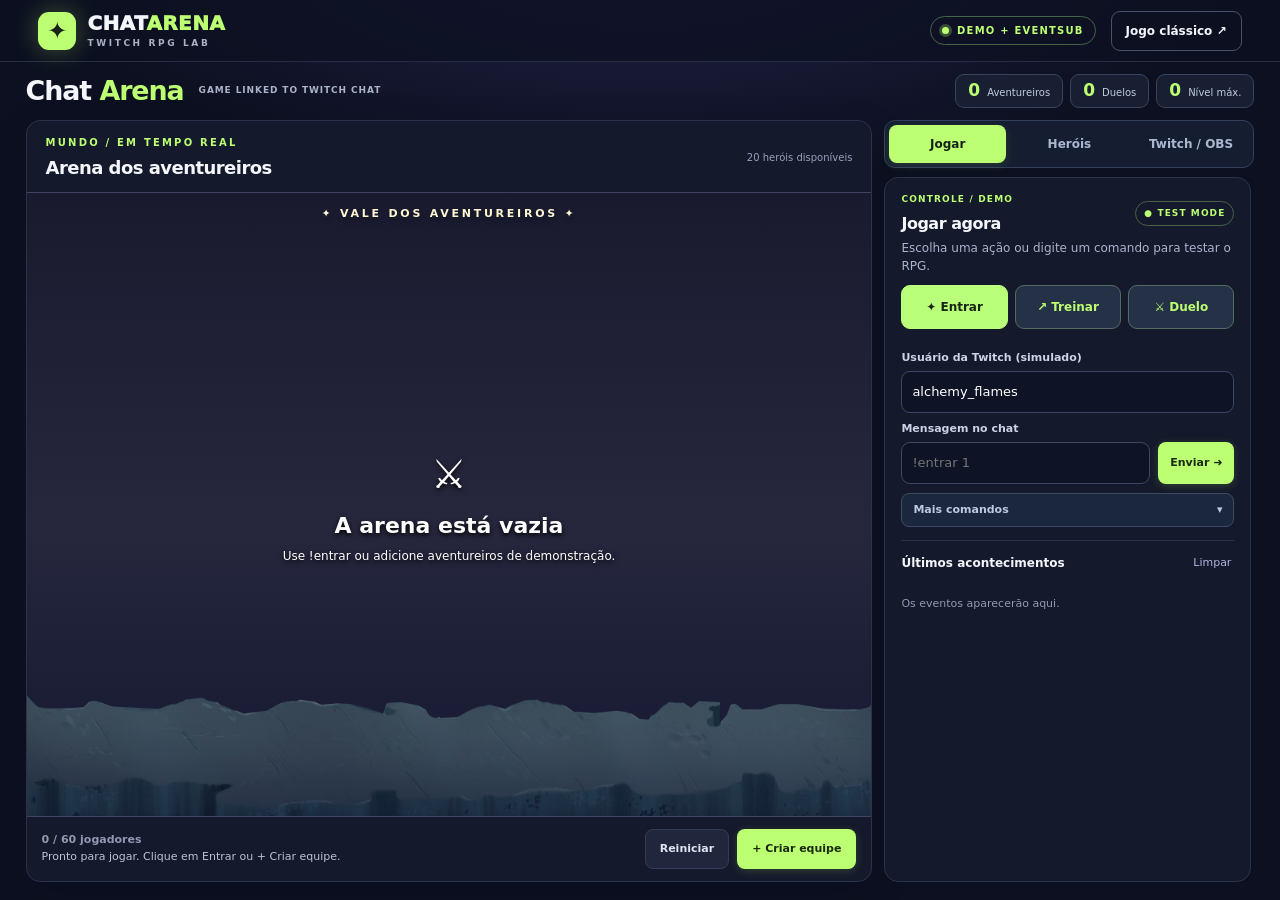
==== commit 8594da9a: "feat(battle): add cinematic effects and speed/skip controls" ====
--- a/demo/index.html
+++ b/demo/index.html
@@ -50,12 +50,19 @@
             <span class="tiny-label">20 heróis disponíveis</span>
           </div>
           <div class="arena" id="arena" aria-label="Cenário dos personagens">
+            <div class="arena-light" aria-hidden="true"></div>
             <div class="scene-vignette"></div>
             <div class="arena-title">✦ VALE DOS AVENTUREIROS ✦</div>
             <div id="actors" class="actors"></div>
             <div id="emptyArena" class="arena-empty"><span aria-hidden="true">⚔</span><strong>A arena está vazia</strong><small>Use !entrar ou adicione aventureiros de demonstração.</small></div>
             <div id="duelView" class="duel-view" hidden aria-live="polite">
-              <div class="duel-heading"><span>⚔</span> DUELO EM ANDAMENTO <span>⚔</span></div>
+              <div class="battle-topline">
+                <div class="duel-heading"><span>⚔</span> DUELO NA ARENA <span>⚔</span></div>
+                <div class="battle-controls" aria-label="Controles da batalha">
+                  <button type="button" class="battle-control" id="battleSpeed" aria-pressed="false">2× velocidade</button>
+                  <button type="button" class="battle-control" id="battleSkip">Pular animação</button>
+                </div>
+              </div>
               <div class="fighters">
                 <div class="fighter" id="fighterLeft">
                   <strong id="fighterLeftName"></strong>
@@ -71,6 +78,7 @@
                   <small id="fighterRightHp"></small>
                 </div>
               </div>
+              <div class="battle-effects" id="battleEffects" aria-hidden="true"></div>
               <p id="battleLog" class="battle-log"></p>
             </div>
           </div>
--- a/demo/styles.css
+++ b/demo/styles.css
@@ -309,3 +309,145 @@
 }
 body.obs-mode .skin-gallery-panel {display:none!important;}
 @media(prefers-reduced-motion:reduce) {.skin-card {transition:none;}}
+
+
+/* Etapa UX 5.2 — experiência focada: uma tela para jogar, conteúdo secundário por abas.
+   Desktop: sem rolagem da página; mobile: fluxo compacto e rolagem natural. */
+:root { --shell-gap: 12px; }
+.topbar {min-height:62px;height:62px;padding:8px clamp(16px,3vw,48px);}
+.brand-mark {width:38px;height:38px;font-size:24px;}
+body:not(.obs-mode) {min-width:320px;height:100dvh;overflow:hidden;}
+body:not(.obs-mode) .shell {
+  display:grid;grid-template-rows:auto minmax(0,1fr);
+  width:100%;max-width:1660px;height:calc(100dvh - 62px);
+  min-height:0;margin:0 auto;padding:12px clamp(12px,2vw,30px) 18px;gap:12px;
+}
+.compact-title {display:flex;justify-content:space-between;align-items:center;gap:16px;min-width:0;}
+.compact-heading {display:flex;align-items:center;gap:15px;min-width:0;}
+.compact-heading .eyebrow {color:#aab3c9;letter-spacing:.1em;font-size:9px;margin:0;order:1;}
+.compact-heading h1 {font-size:clamp(22px,2.1vw,31px);line-height:1.1;letter-spacing:-.04em;white-space:nowrap;}
+.compact-metrics {display:flex;gap:7px;}
+.compact-metrics>div {display:flex;align-items:baseline;gap:7px;padding:7px 12px;border:1px solid #38445d;border-radius:9px;background:#181f33;}
+.compact-metrics strong {font-size:17px;line-height:1;color:var(--lime);font-variant-numeric:tabular-nums;}
+.compact-metrics span {font-size:10px;color:#c0cade;}
+body:not(.obs-mode) .dashboard {min-height:0;display:grid;grid-template-columns:minmax(0,1fr) minmax(325px,370px);gap:12px;align-items:stretch;}
+body:not(.obs-mode) .main-column {display:flex;min-width:0;min-height:0;height:100%;}
+body:not(.obs-mode) .arena-panel {display:flex;flex-direction:column;height:100%;min-width:0;min-height:0;flex:1;overflow:hidden;}
+body:not(.obs-mode) .arena-panel>.panel-heading {padding:14px 19px 12px;flex:none;align-items:center;flex-direction:row;}
+body:not(.obs-mode) .arena-panel>.panel-heading h2 {font-size:18px;}
+body:not(.obs-mode) .arena {min-height:0;height:auto;flex:1;border-block:1px solid #414461;}
+body:not(.obs-mode) .arena-title {font-size:11px;top:13px;}
+body:not(.obs-mode) .hero {width:clamp(85px,10vw,140px);}
+body:not(.obs-mode) .sprite {height:clamp(86px,11vw,142px);width:clamp(86px,11vw,142px);}
+body:not(.obs-mode) .hero-name {font-size:12px;max-width:135px;}
+body:not(.obs-mode) .hero-level {font-size:10px;}
+body:not(.obs-mode) .arena-footer {padding:12px 15px;flex:none;min-height:63px;flex-wrap:nowrap;}
+.arena-status {display:flex;min-width:0;flex-direction:column;gap:1px;}
+.arena-status #activityHighlight {font-size:11px;color:#b8c5d7;max-width: min(43vw,540px);overflow:hidden;text-overflow:ellipsis;white-space:nowrap;}
+body:not(.obs-mode) .side-column {display:flex;flex-direction:column;height:100%;min-width:0;min-height:0;gap:0;}
+.workspace-nav {display:grid;grid-template-columns:repeat(3,minmax(0,1fr));gap:5px;flex:none;margin-bottom:9px;padding:4px;background:#151e31;border:1px solid #33405a;border-radius:11px;}
+.workspace-tab {border:0;border-radius:8px;background:transparent;color:#abb8cf;font-size:12px;font-weight:800;padding:10px 6px;white-space:nowrap;}
+.workspace-tab[aria-selected="true"] {background:var(--lime);color:#15221a;box-shadow:0 3px 10px #a8e36f22;}
+.workspace-tab:hover:not([aria-selected="true"]) {background:#27344e;color:white;}
+.workspace-stack {flex:1;min-height:0;min-width:0;overflow:hidden;}
+.workspace-view {height:100%;max-height:100%;overflow-x:hidden;overflow-y:auto;overscroll-behavior:contain;scrollbar-color:#526381 #151c2e;scrollbar-width:thin;padding-right:3px;}
+.workspace-view[hidden] {display:none!important;}
+.workspace-view>.panel {margin-bottom:10px;}
+.workspace-view>.panel:last-child {margin-bottom:0;}
+.workspace-view .panel-heading {padding:15px 16px 11px;flex-direction:row;align-items:center;}
+.workspace-view .panel-heading h2 {font-size:16px;}
+.workspace-view .panel-description {padding:0 16px;margin:0 0 12px;font-size:12px;}
+.workspace-view .eyebrow {font-size:9px;letter-spacing:.13em;}
+.workspace-view .tiny-label {font-size:10px;}
+.workspace-view .test-badge {font-size:9px;padding:5px 8px;white-space:nowrap;}
+#panel-play .simulator-panel {min-height:100%;display:flex;flex-direction:column;padding-bottom:0;}
+#panel-play .simulator-panel .panel-heading {padding-bottom:5px;}
+#panel-play .simulator-panel .panel-description {margin-bottom:10px;}
+.quick-actions {padding:0 16px 13px;display:grid;grid-template-columns:repeat(3,minmax(0,1fr));gap:7px;}
+.quick-actions button {padding:12px 3px;color:var(--lime);background:#253147;border:1px solid #536b63;border-radius:9px;font-size:12px;font-weight:850;white-space:nowrap;}
+.quick-actions button:first-child {background:#baff79;border-color:#baff79;color:#162515;}
+.quick-actions button:hover:not(:disabled) {filter:brightness(1.12);}
+.quick-actions button:disabled {opacity:.48;cursor:not-allowed;}
+#panel-play form {padding:0 16px;}
+#panel-play form label {margin:8px 0 5px;font-size:11px;}
+#panel-play form input {padding:10px;font-size:13px;}
+#panel-play .command-input button {padding:9px 11px;}
+.advanced-commands {padding:9px 16px 0;}
+.advanced-commands summary {border:1px solid #3c4b63;background:#1b273c;border-radius:8px;padding:8px 11px;color:#bccbe0;font-size:11px;font-weight:750;cursor:pointer;display:flex;align-items:center;justify-content:space-between;}
+.advanced-commands summary:hover {border-color:var(--lime);color:var(--lime);}
+.advanced-commands summary::-webkit-details-marker {display:none;}
+.advanced-commands[open] summary span {transform:rotate(180deg);}
+#panel-play .commands-caption {padding:0;margin:12px 0 7px;}
+#panel-play .commands {padding:0 0 9px;max-height:125px;overflow-y:auto;}
+#panel-play .commands button {font-size:10px;}
+#panel-play .chat-divider {margin:13px 16px 11px;}
+#panel-play .chat-header {padding:0 16px;}
+#panel-play .chat-feed {min-height:105px;flex:1;max-height:none;overflow-y:auto;padding:10px 16px 15px;gap:7px;}
+#panel-play .chat-line {padding:8px 9px;font-size:11px;}
+#panel-play .chat-line b {font-size:11px;}
+#panel-play .chat-line .timestamp {font-size:9px;}
+#panel-play .chat-placeholder {font-size:11px;}
+#panel-play .live-mode-notice {margin:0 16px 10px;}
+#panel-heroes .skin-gallery-panel {margin:0 0 10px;}
+#panel-heroes .skin-gallery-toggle {padding:12px 14px;}
+#panel-heroes .skin-gallery-title strong {font-size:12px;}
+#panel-heroes .skin-gallery-grid {grid-auto-columns:95px;gap:7px;}
+#panel-heroes .skin-card-name {font-size:10px;}
+#panel-heroes .skin-gallery-help {font-size:11px;}
+#panel-heroes .roster {padding:0 14px 12px;max-height:250px;}
+#panel-heroes .leaderboard {padding:0 14px 12px;}
+#panel-heroes .profile-content,#panel-heroes .shop-list {padding-left:14px;padding-right:14px;}
+#panel-heroes .shop-hint {padding-left:14px;padding-right:14px;}
+#panel-connect .twitch-content,#panel-connect .obs-settings {padding:0 16px 16px;}
+#panel-connect .twitch-content>.panel-description {padding:0;}
+#panel-connect .obs-settings .panel-description {padding:0;}
+body:not(.obs-mode) .skin-gallery-panel {background:#161e31;}
+body:not(.obs-mode) .footer {display:none;}
+
+@media(max-width:900px) {
+  body:not(.obs-mode) {height:auto;min-height:100dvh;overflow:auto;}
+  body:not(.obs-mode) .shell {display:flex;flex-direction:column;height:auto;min-height:calc(100dvh - 62px);padding:14px 12px 28px;}
+  .compact-heading .eyebrow {display:none;}
+  body:not(.obs-mode) .dashboard {display:flex;flex-direction:column;gap:12px;}
+  body:not(.obs-mode) .main-column {min-height:370px;height:min(56dvh,600px);flex:none;}
+  body:not(.obs-mode) .side-column {height:auto;min-height:540px;}
+  .workspace-stack {min-height:490px;flex:auto;overflow:visible;}
+  .workspace-view {height:auto;max-height:620px;}
+  #panel-play .simulator-panel {min-height:485px;}
+  .arena-status #activityHighlight {max-width:49vw;}
+}
+@media(max-width:550px) {
+  .topbar {padding:8px 13px;}
+  body:not(.obs-mode) .shell {padding:10px 9px 20px;gap:10px;}
+  .compact-heading h1 {font-size:22px;}
+  .compact-metrics {gap:4px;}
+  .compact-metrics>div {display:grid;justify-items:center;gap:0;padding:5px 7px;}
+  .compact-metrics strong {font-size:15px;}
+  .compact-metrics span {font-size:9px;}
+  body:not(.obs-mode) .main-column {height: min(52dvh,460px);min-height:320px;}
+  body:not(.obs-mode) .arena-panel>.panel-heading {padding:12px 12px 9px;}
+  body:not(.obs-mode) .arena-panel>.panel-heading .tiny-label {display:none;}
+  body:not(.obs-mode) .arena {min-height:0;}
+  body:not(.obs-mode) .arena-footer {flex-wrap:wrap;padding:8px 10px;gap:7px;}
+  .arena-status #activityHighlight {max-width:89vw;font-size:10px;}
+  .arena-footer .button-group {justify-content:flex-start;width:100%;}
+  .arena-footer .button {padding:9px 11px;}
+  body:not(.obs-mode) .hero {width:67px;}
+  body:not(.obs-mode) .sprite {width:68px;height:68px;}
+  body:not(.obs-mode) .hero-name {font-size:9px;max-width:68px;}
+  body:not(.obs-mode) .hero-level {font-size:9px;}
+  .workspace-tab {font-size:11px;}
+  .workspace-view {max-height:570px;}
+  #panel-play form input {font-size:16px;}
+  #panel-play .commands button {font-size:10px;}
+}
+@media(max-height:690px) and (min-width:901px) {
+  body:not(.obs-mode) .shell {gap:7px;padding-top:7px;padding-bottom:7px;}
+  .compact-heading h1 {font-size:21px;}
+  #panel-play .quick-actions button {padding:8px 3px;}
+  #panel-play .chat-feed {min-height:65px;}
+  #panel-play form input {padding:7px 9px;}
+  body:not(.obs-mode) .arena-panel>.panel-heading {padding:10px 15px;}
+}
+body.obs-mode .compact-title {display:none!important;}
+body.obs-mode .workspace-nav,body.obs-mode .workspace-stack {display:none!important;}
